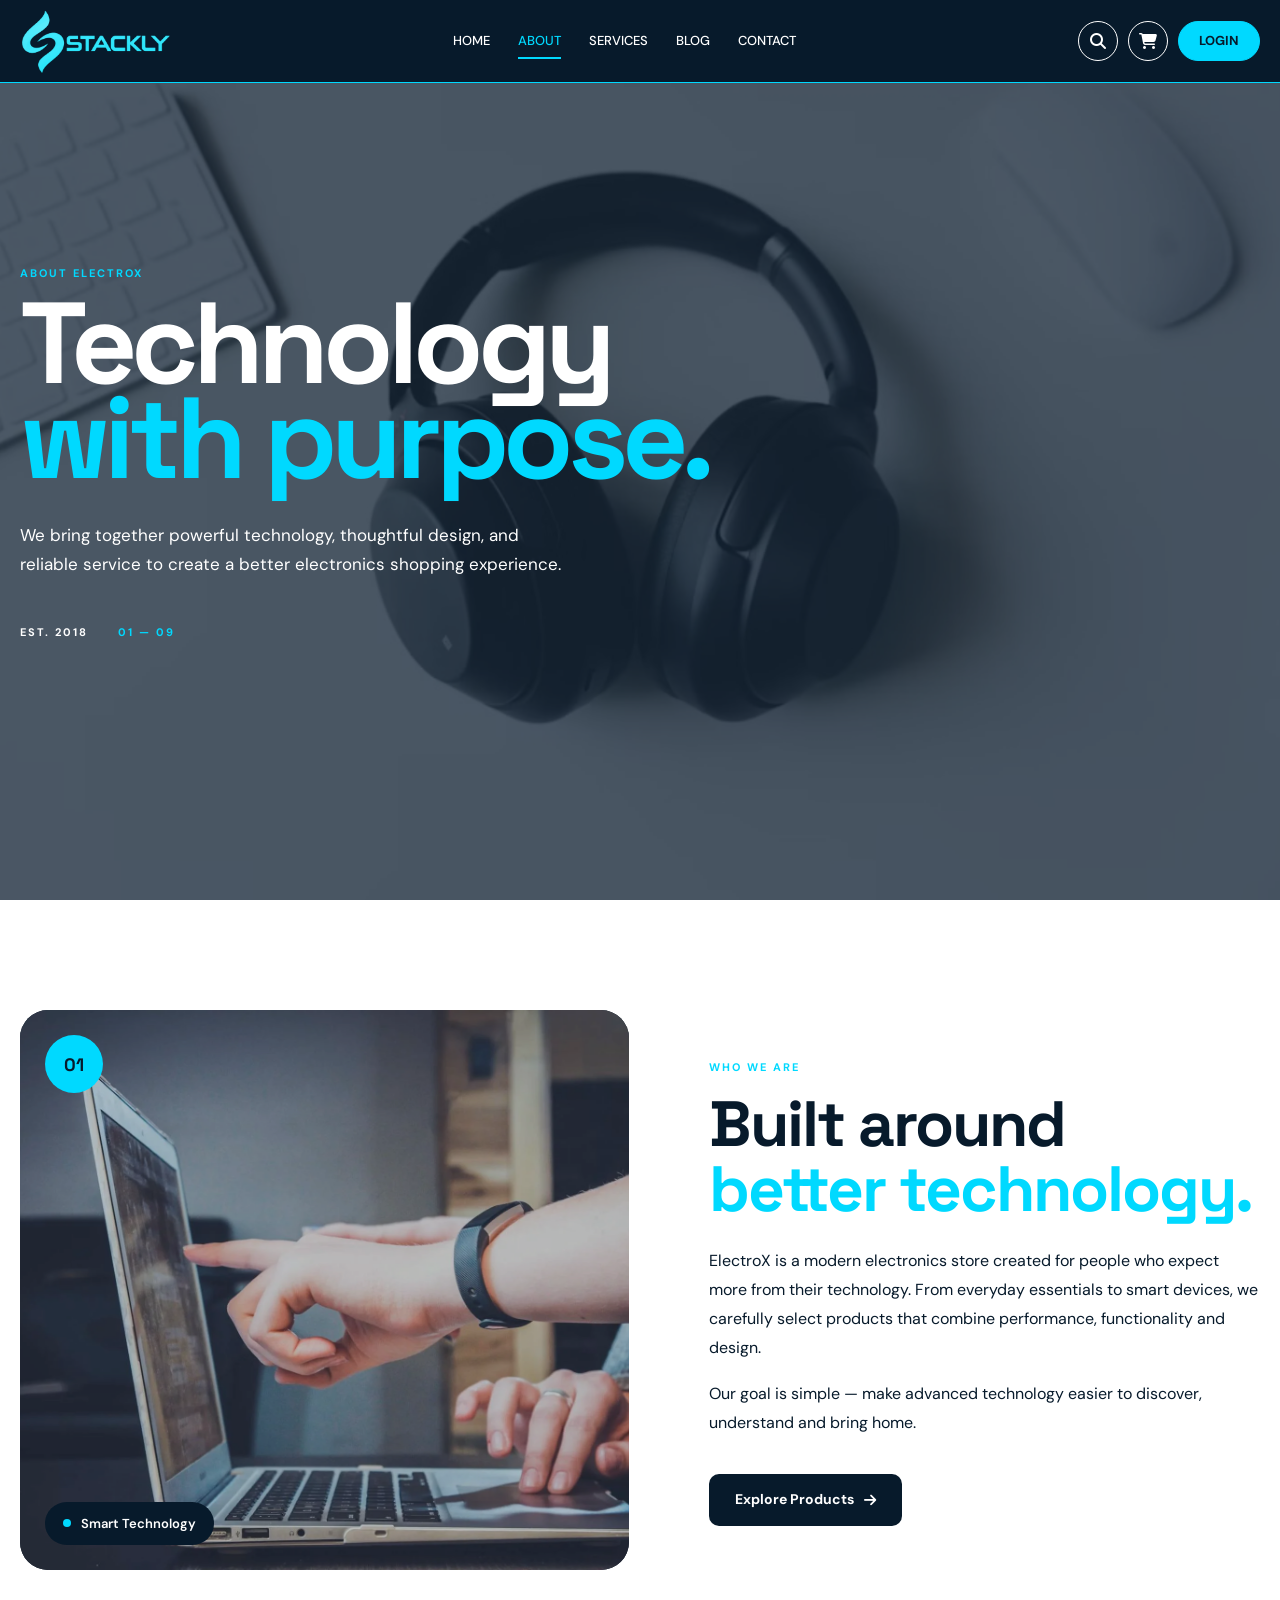
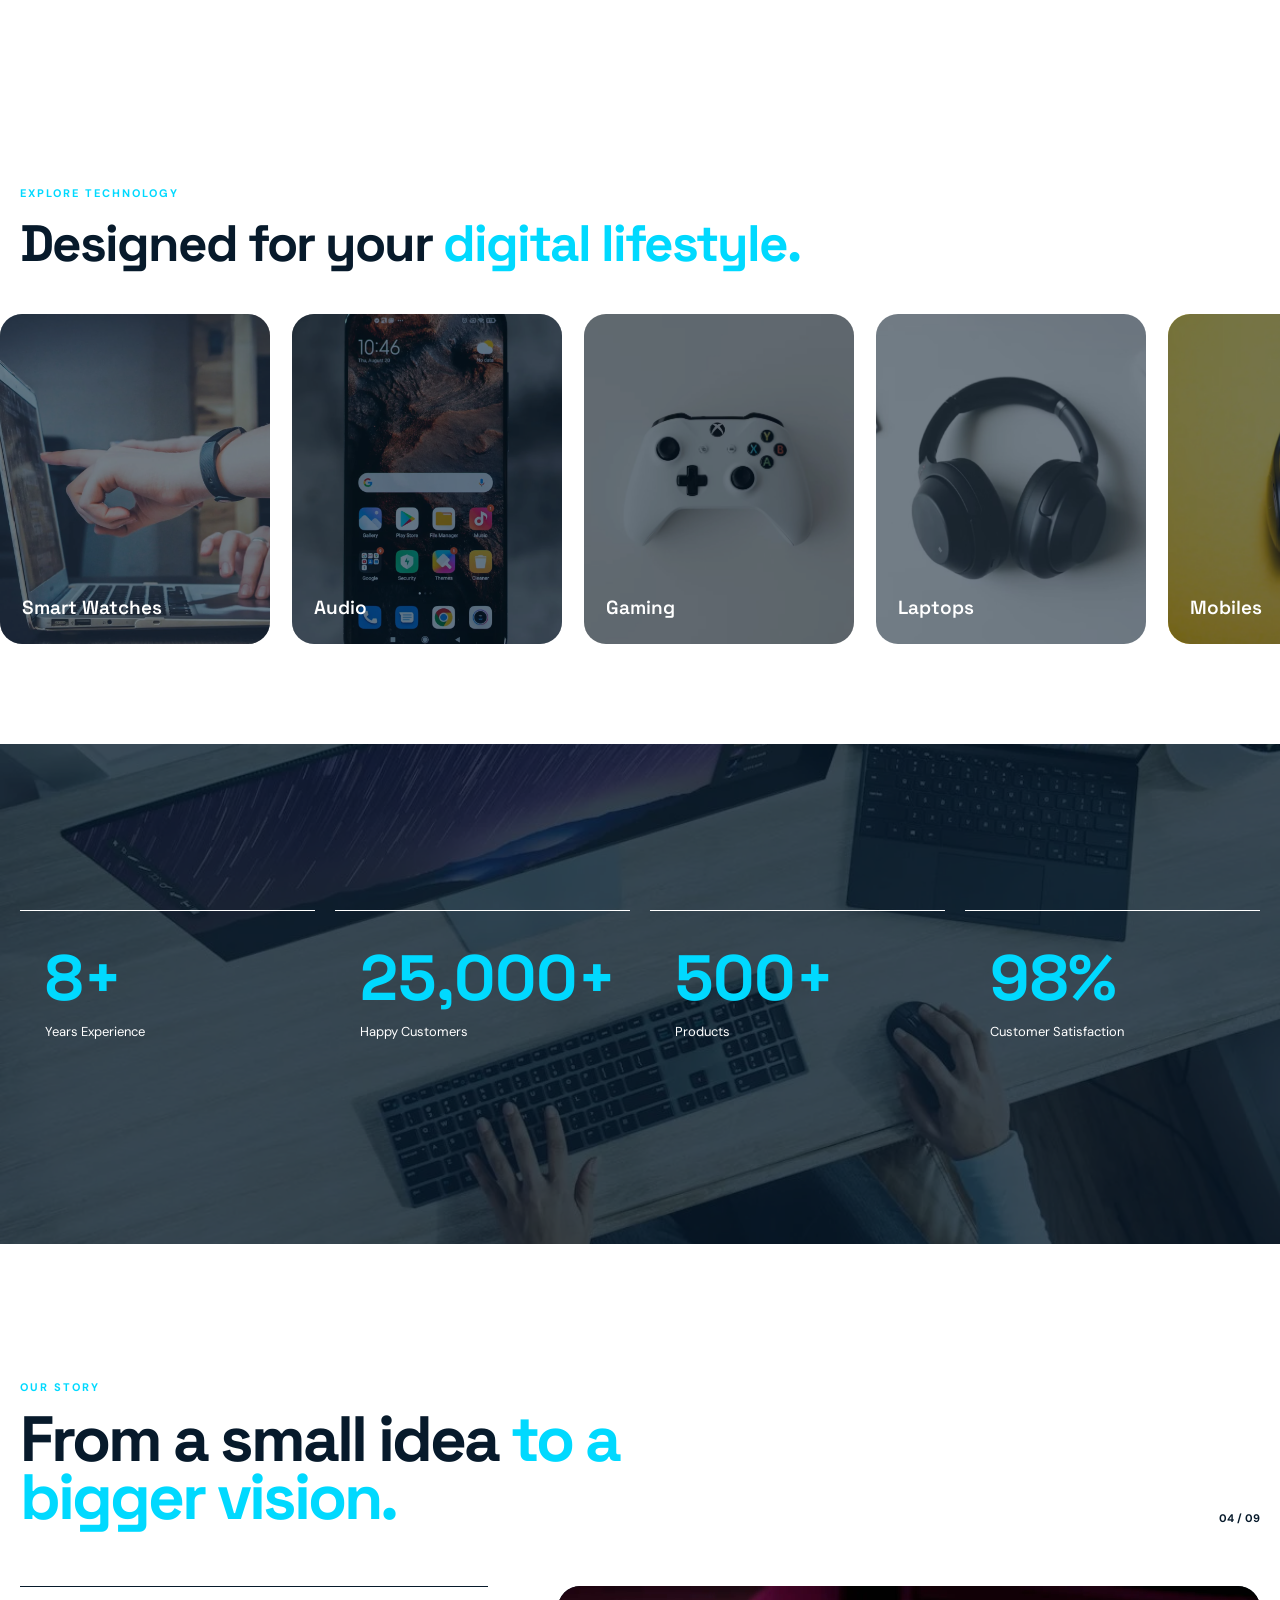
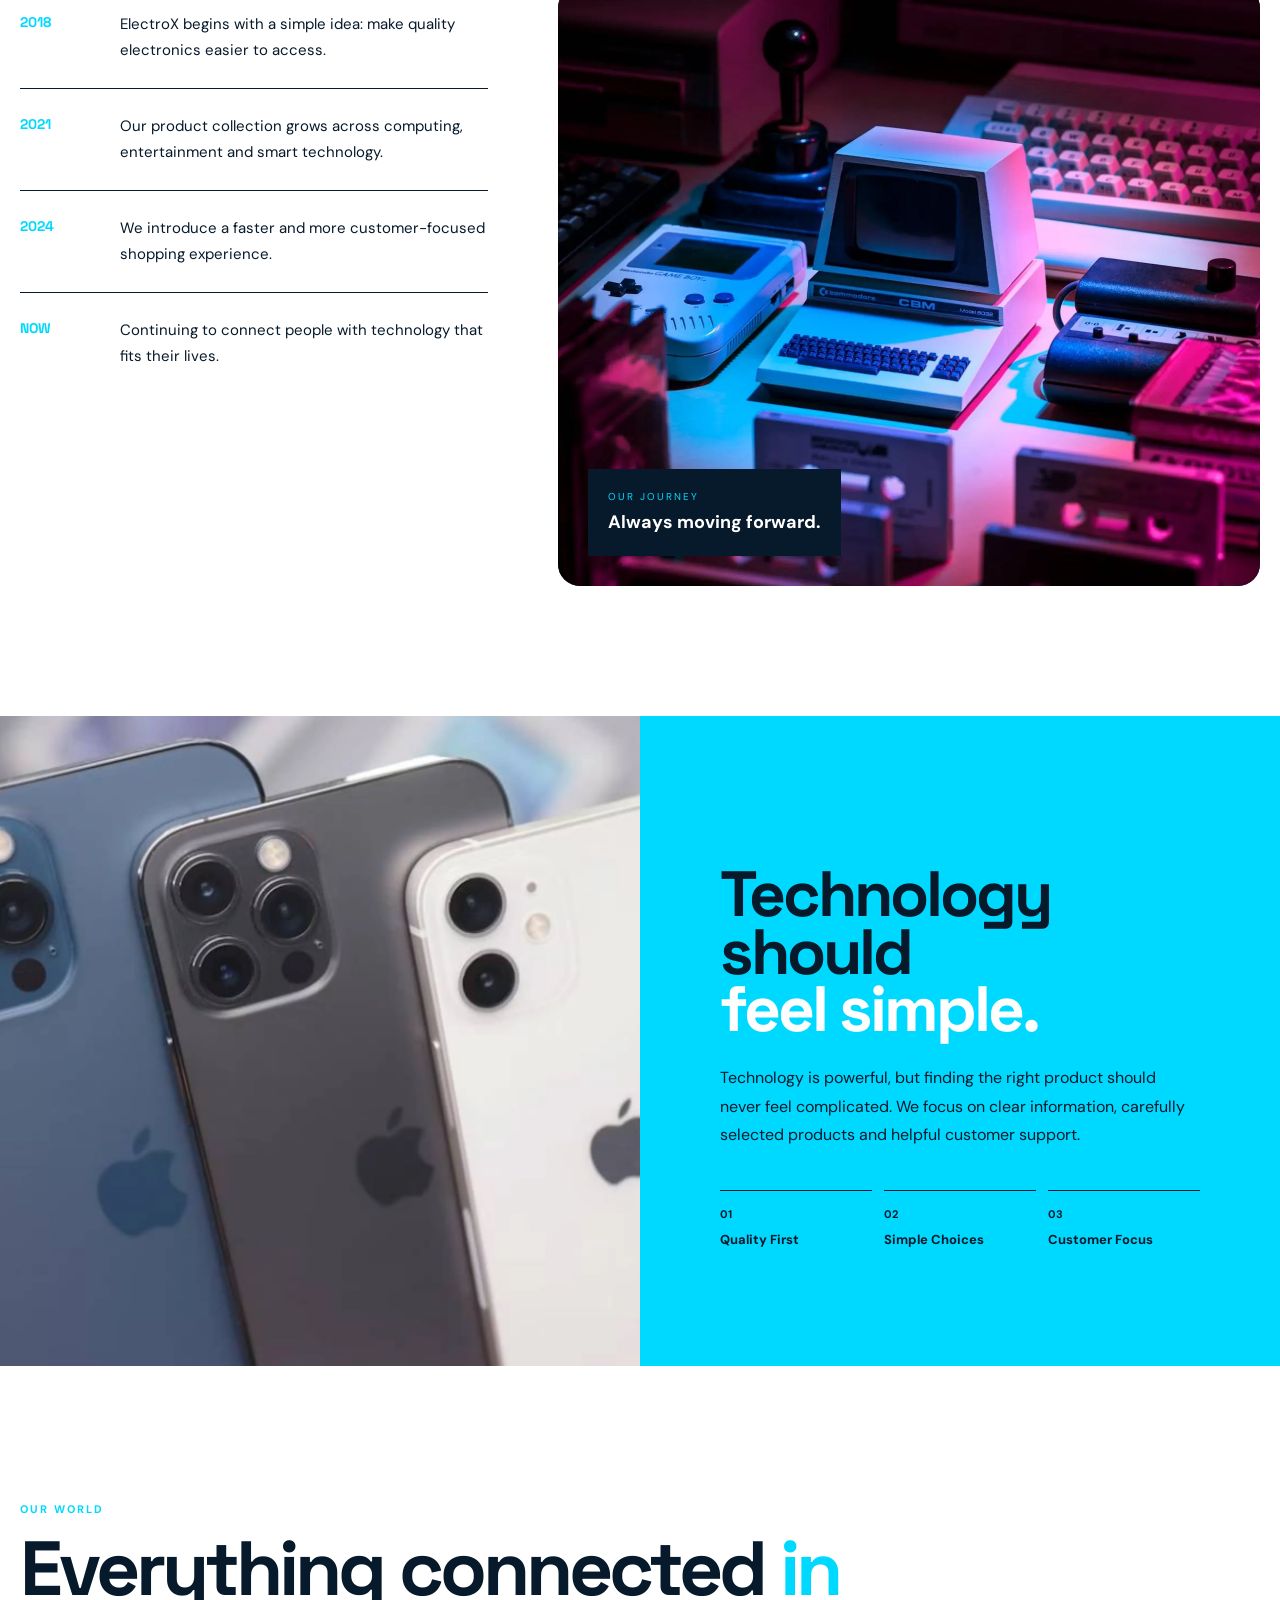
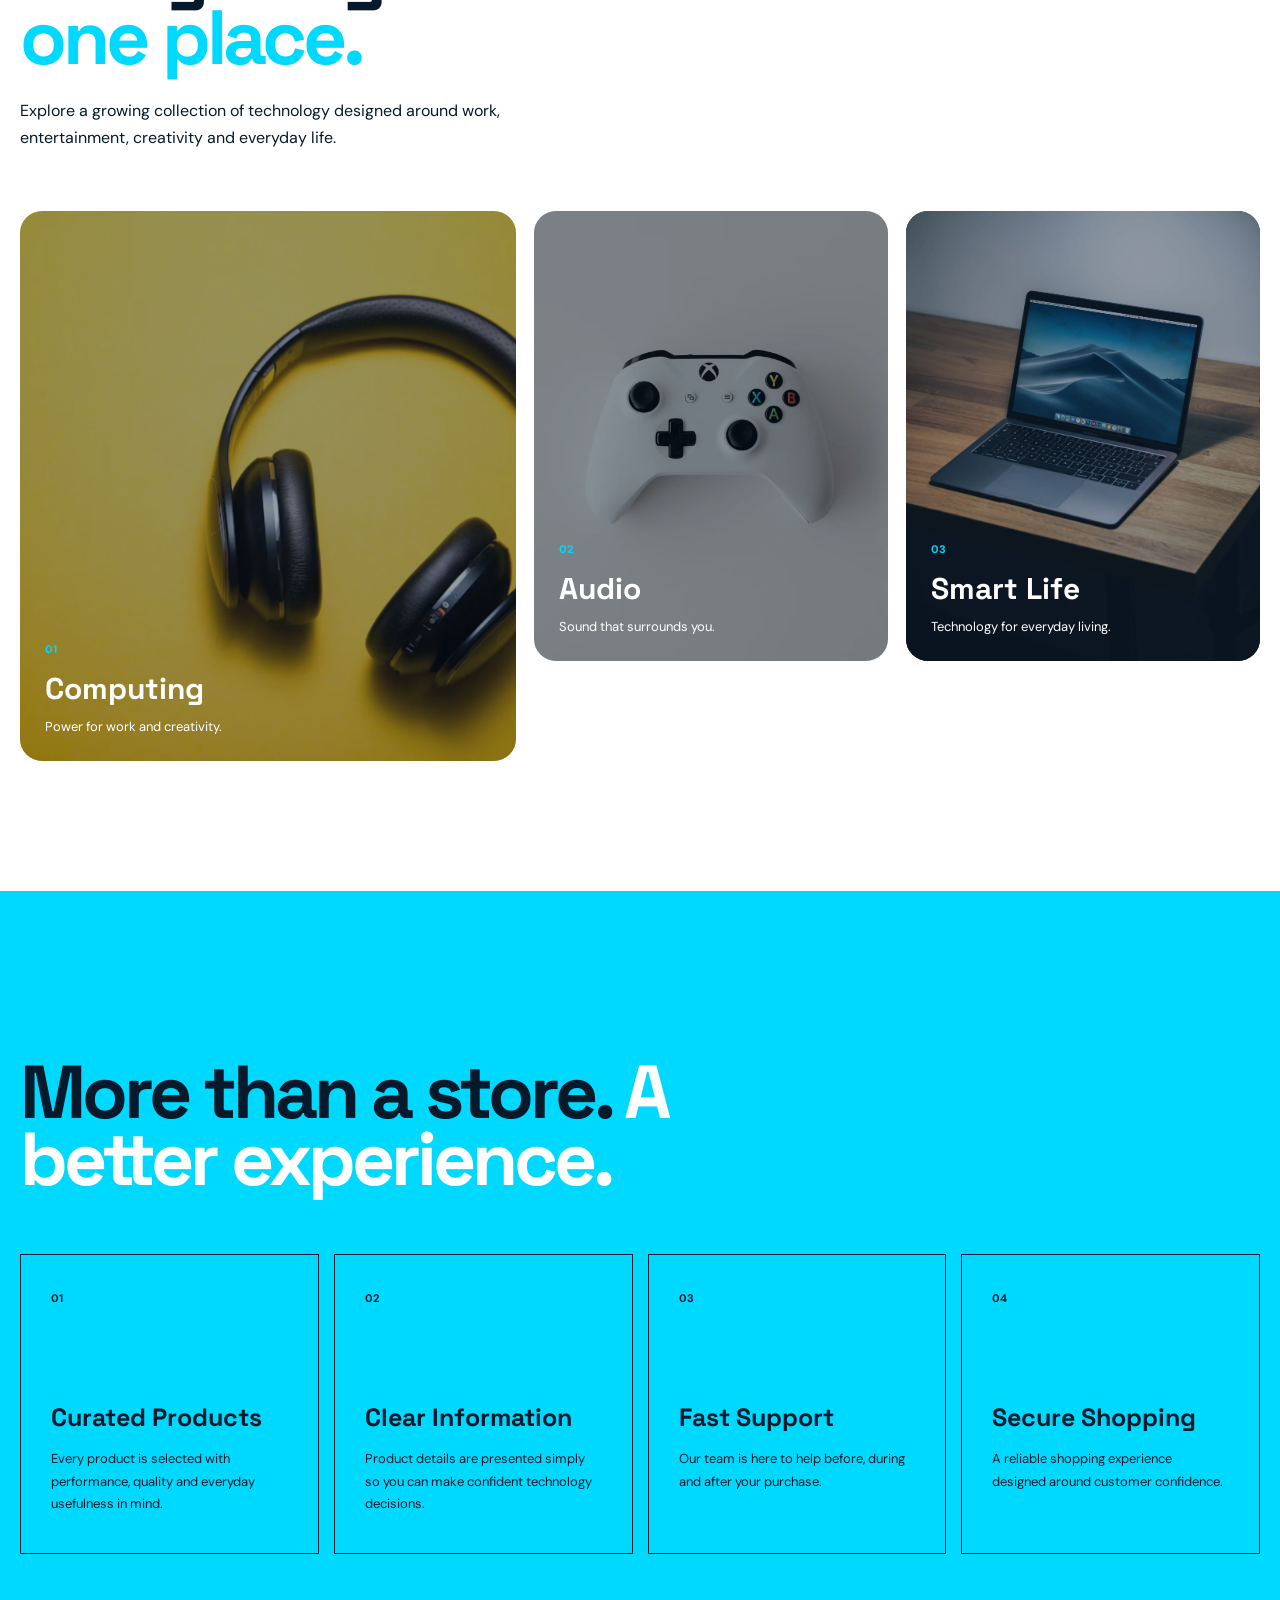
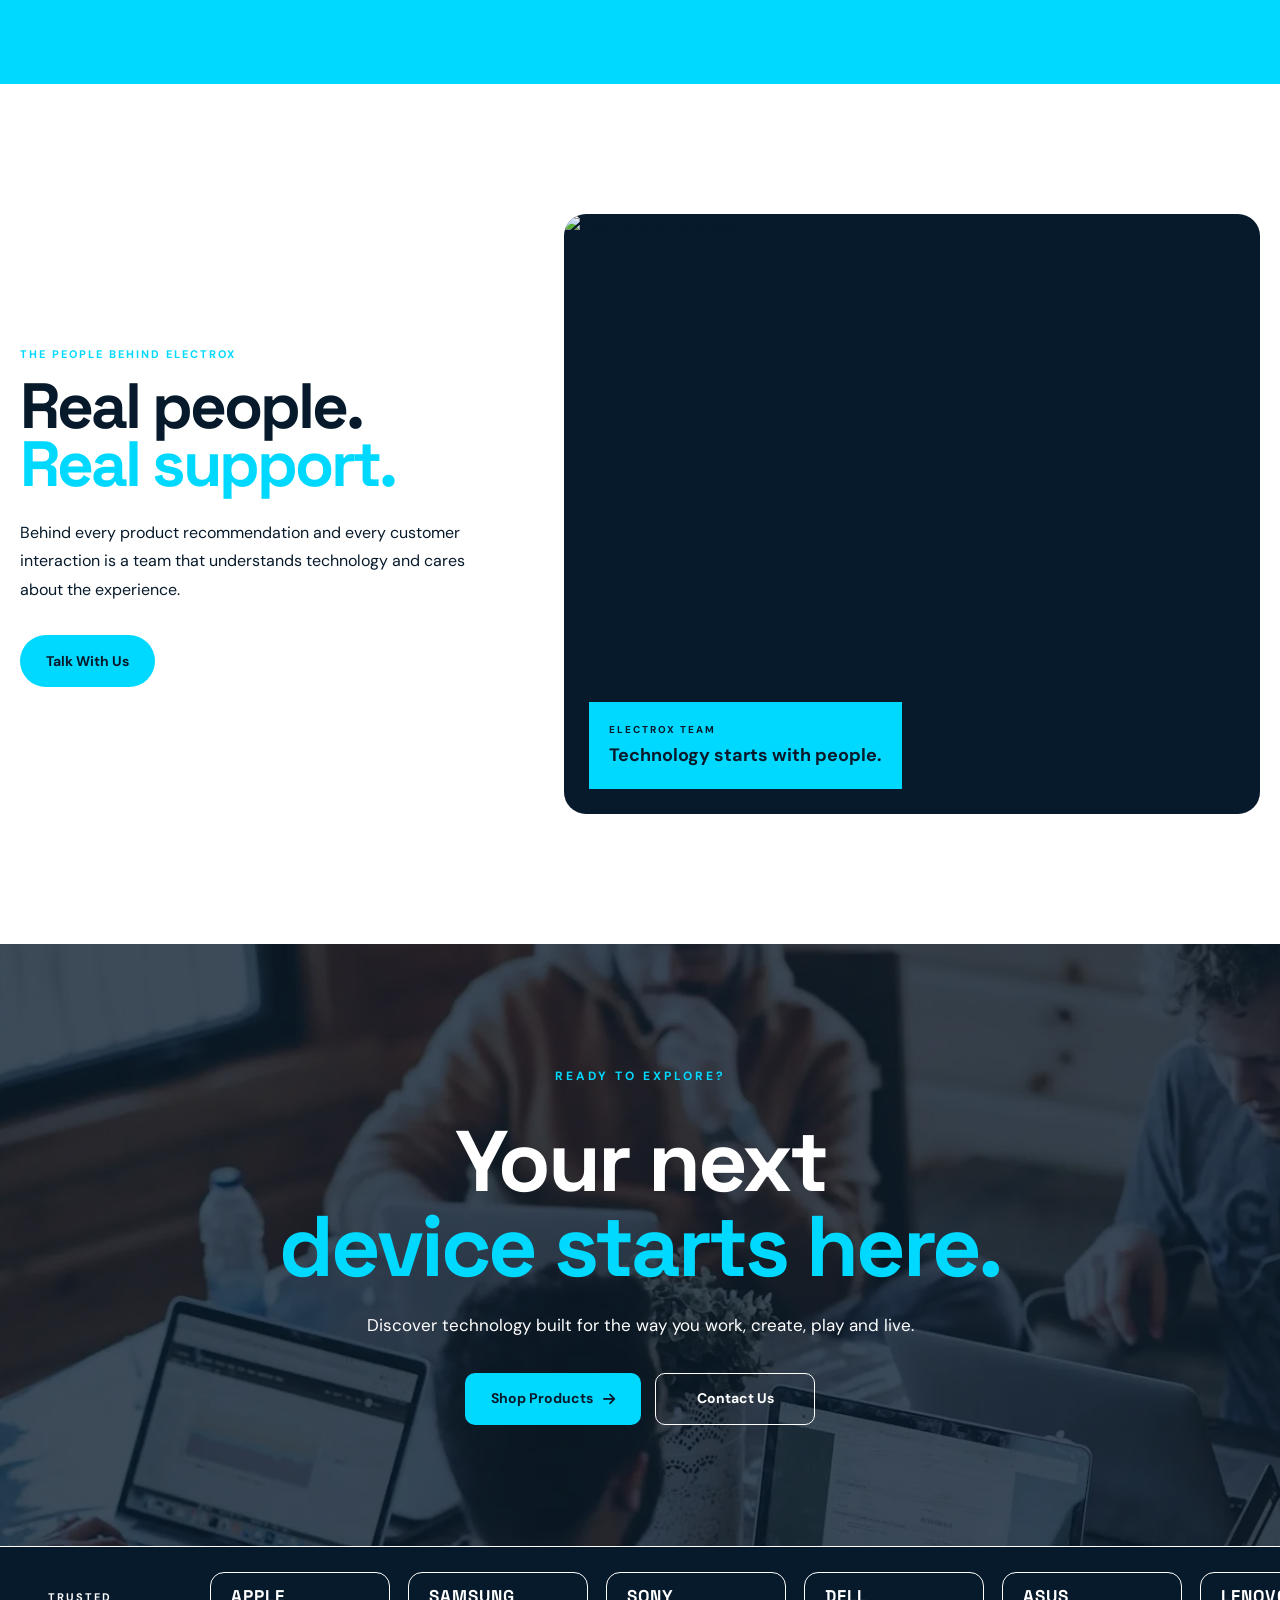
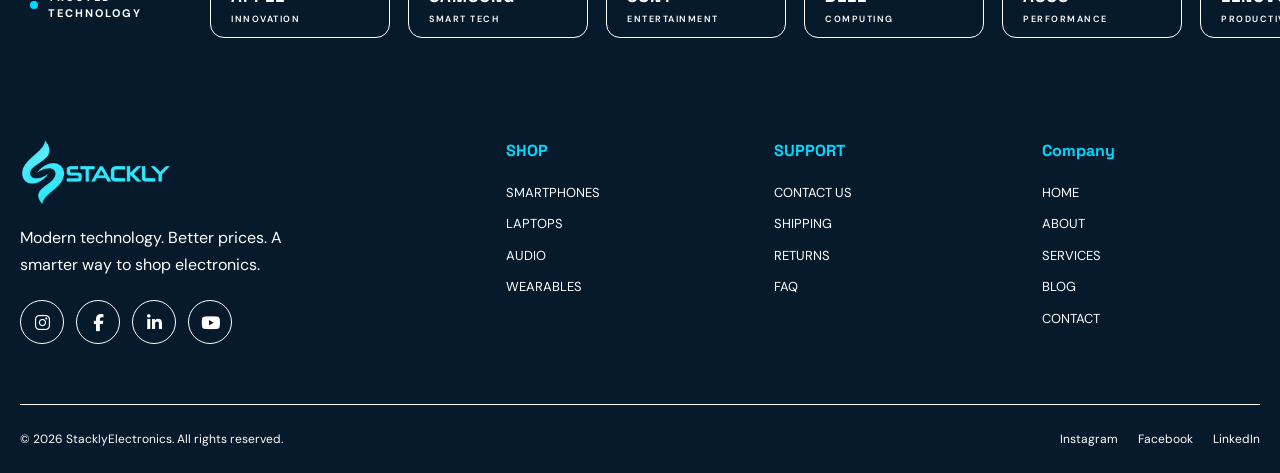
==== about.html @ ce055d56 "Add files via upload" ====
<!DOCTYPE html>
<html lang="en">
<head>
    <meta charset="UTF-8">
    <meta name="viewport" content="width=device-width, initial-scale=1.0">

    <title>About Us | ElectroX Electronics</title>

    <!-- Google Fonts -->
    <link rel="preconnect" href="https://fonts.googleapis.com">
    <link rel="preconnect" href="https://fonts.gstatic.com" crossorigin>

    <link href="https://fonts.googleapis.com/css2?family=DM+Sans:wght@400;500;600;700&family=Space+Grotesk:wght@400;500;600;700&display=swap" rel="stylesheet">
    <link rel="stylesheet"
      href="https://cdnjs.cloudflare.com/ajax/libs/font-awesome/6.5.2/css/all.min.css">
    <!-- AOS -->
    <link href="https://unpkg.com/aos@2.3.1/dist/aos.css" rel="stylesheet">

    <!-- About CSS -->
    <link rel="stylesheet" href="css/about.css">
</head>

<body>

<!-- ======================================================
     HEADER
====================================================== -->

<header class="site-header">
    <div class="header-inner">

        <a href="index.html" class="logo" aria-label="ElectroX Home">
    <img src="assets/image.webp" alt="ElectroX Logo">
</a>

        <nav class="desktop-nav">
            <a href="index.html" >HOME</a>
            <a href="about.html"class="active">ABOUT</a>
            <a href="services.html">SERVICES</a>
            <a href="blog.html">BLOG</a>
            <a href="contact.html">CONTACT</a>
        </nav>

        <div class="header-actions">
           <a href="404.html"
   class="icon-btn"
   aria-label="Search"
   title="Search">
    <i class="fa-solid fa-magnifying-glass"></i>
</a>

<a href="404.html"
   class="icon-btn"
   aria-label="Shopping cart"
   title="Shopping cart">
    <i class="fa-solid fa-cart-shopping"></i>
</a>

            <!-- Login Button -->
            <a href="login.html" class="login-btn">LOGIN</a>

            <button class="menu-btn" aria-label="Open menu">☰</button>
        </div>

    </div>

    <nav class="mobile-nav">
        <a href="index.html">HOME</a>
        <a href="about.html">ABOUT</a>
        <a href="services.html">SERVICES</a>
        <a href="blog.html">BLOG</a>
        <a href="contact.html">CONTACT</a>
        <a href="login.html">LOGIN</a>
    </nav>
</header>


<main>

<!-- ======================================================
     SECTION 01 - ABOUT HERO
====================================================== -->

<section class="about-hero">

    <div class="about-hero-image">
        <img
            src="assets/image5.webp"
            alt="Modern electronics workspace">
    </div>

    <div class="about-hero-overlay"></div>

    <div class="about-hero-content" data-aos="fade-up">

        <span class="eyebrow">ABOUT ELECTROX</span>

        <h1>
            Technology
            <strong>with purpose.</strong>
        </h1>

        <p>
            We bring together powerful technology, thoughtful design,
            and reliable service to create a better electronics
            shopping experience.
        </p>

        <div class="hero-meta">
            <span>EST. 2018</span>
            <span>01 — 09</span>
        </div>

    </div>

</section>


<!-- ======================================================
     SECTION 02 - INTRODUCTION
====================================================== -->
<section class="about-intro">

    <!-- Left Image Slider -->
    <div class="intro-image-slider" data-aos="fade-right">

        <div class="image-number">01</div>

        <div class="intro-track intro-track-one">

            <div class="intro-slide">
                <img src="assets/image16.webp"
                    alt="Modern laptop technology">
            </div>

            <div class="intro-slide">
                <img src="assets/image25.webp"
                    alt="Laptop electronics">
            </div>

            <div class="intro-slide">
                <img src="assets/image26.webp"
                    alt="Laptop computer">
            </div>

            <!-- Duplicate slides for smooth loop -->
            <div class="intro-slide">
                <img src="assets/image18.webp"
                    alt="Modern laptop technology">
            </div>

        </div>

        <div class="slider-overlay"></div>

        <div class="slider-label">
            <span></span>
            Smart Technology
        </div>

    </div>


    <!-- Right Content -->
    <div class="intro-content" data-aos="fade-left">

        <span class="eyebrow dark">WHO WE ARE</span>

        <h2>
            Built around
            <strong>better technology.</strong>
        </h2>

        <p>
            ElectroX is a modern electronics store created for people
            who expect more from their technology. From everyday
            essentials to smart devices, we carefully select products
            that combine performance, functionality and design.
        </p>

        <p>
            Our goal is simple — make advanced technology easier to
            discover, understand and bring home.
        </p>

        <a href="404.html" class="btn btn-dark">
            Explore Products
            <i class="fa-solid fa-arrow-right"></i>
        </a>

    </div>

</section>


<!-- Moving Electronics Showcase -->
<section class="moving-electronics" data-aos="fade-up">

    <div class="moving-heading">
        <span class="eyebrow dark">EXPLORE TECHNOLOGY</span>
        <h3>Designed for your <strong>digital lifestyle.</strong></h3>
    </div>

    <div class="moving-row">

        <div class="moving-track">

            <div class="tech-card">
                <img src="assets/image16.webp"
                    alt="Smart watch">
                <span>Smart Watches</span>
            </div>

            <div class="tech-card">
                <img src="assets/image9.webp"
                    alt="Wireless headphones">
                <span>Audio</span>
            </div>

            <div class="tech-card">
                <img src="assets/image12.webp"
                    alt="Gaming controller">
                <span>Gaming</span>
            </div>

            <div class="tech-card">
                <img src="assets/image5.webp"
                    alt="Laptop">
                <span>Laptops</span>
            </div>

            <div class="tech-card">
                <img src="assets/image10.webp"
                    alt="Smartphone">
                <span>Mobiles</span>
            </div>

            <!-- Duplicate -->
            <div class="tech-card">
                <img src="assets/image4.webp"
                    alt="Smart watch">
                <span>Smart Watches</span>
            </div>

            <div class="tech-card">
                <img src="assets/image7.webp"
                    alt="Wireless headphones">
                <span>Audio</span>
            </div>

        </div>

    </div>

</section>


<!-- ======================================================
     SECTION 03 - STATS
====================================================== -->

<section class="stats-section">

    <div class="stats-image" data-aos="zoom-in">

        <img
            src="assets/image17.webp"
            alt="Gaming electronics">

    </div>

    <div class="stats-overlay"></div>

    <div class="stats-grid">

        <div class="stat-item" data-aos="fade-up">
            <strong class="counter" data-target="8">0</strong>
            <span>Years Experience</span>
        </div>

        <div class="stat-item" data-aos="fade-up" data-aos-delay="100">
            <strong class="counter" data-target="25000">0</strong>
            <span>Happy Customers</span>
        </div>

        <div class="stat-item" data-aos="fade-up" data-aos-delay="200">
            <strong class="counter" data-target="500">0</strong>
            <span>Products</span>
        </div>

        <div class="stat-item" data-aos="fade-up" data-aos-delay="300">
            <strong class="counter" data-target="98">0</strong>
            <span>Customer Satisfaction</span>
        </div>

    </div>

</section>


<!-- ======================================================
     SECTION 04 - OUR STORY
====================================================== -->

<section class="story-section">

    <div class="section-heading-custom" data-aos="fade-up">

        <div>
            <span class="eyebrow">OUR STORY</span>

            <h2>
                From a small idea
                <strong>to a bigger vision.</strong>
            </h2>
        </div>

        <span class="section-index">04 / 09</span>

    </div>

    <div class="story-grid">

        <div class="story-text" data-aos="fade-right">

            <div class="story-line">
                <span>2018</span>
                <p>
                    ElectroX begins with a simple idea:
                    make quality electronics easier to access.
                </p>
            </div>

            <div class="story-line">
                <span>2021</span>
                <p>
                    Our product collection grows across
                    computing, entertainment and smart technology.
                </p>
            </div>

            <div class="story-line">
                <span>2024</span>
                <p>
                    We introduce a faster and more
                    customer-focused shopping experience.
                </p>
            </div>

            <div class="story-line">
                <span>NOW</span>
                <p>
                    Continuing to connect people with
                    technology that fits their lives.
                </p>
            </div>

        </div>

        <div class="story-image" data-aos="fade-left">

            <img
                src="assets/image18.webp"
                alt="Modern technology setup">

            <div class="story-caption">
                <span>OUR JOURNEY</span>
                <strong>Always moving forward.</strong>
            </div>

        </div>

    </div>

</section>


<!-- ======================================================
     SECTION 05 - WHAT WE BELIEVE
====================================================== -->

<section class="belief-section">

    <div class="belief-image" data-aos="fade-right">

        <img
            src="assets/image19.webp"
            alt="Modern laptop technology">

    </div>

    <div class="belief-content" data-aos="fade-left">

        <span class="eyebrow dark">OUR BELIEF</span>

        <h2>
            Technology should
            <strong>feel simple.</strong>
        </h2>

        <p>
            Technology is powerful, but finding the right product
            should never feel complicated. We focus on clear
            information, carefully selected products and helpful
            customer support.
        </p>

        <div class="belief-points">

            <div>
                <strong>01</strong>
                <span>Quality First</span>
            </div>

            <div>
                <strong>02</strong>
                <span>Simple Choices</span>
            </div>

            <div>
                <strong>03</strong>
                <span>Customer Focus</span>
            </div>

        </div>

    </div>

</section>


<!-- ======================================================
     SECTION 06 - PRODUCT WORLD
====================================================== -->

<section class="world-section">

    <div class="world-heading" data-aos="fade-up">

        <span class="eyebrow">OUR WORLD</span>

        <h2>
            Everything connected
            <strong>in one place.</strong>
        </h2>

        <p>
            Explore a growing collection of technology designed
            around work, entertainment, creativity and everyday life.
        </p>

    </div>

    <div class="world-grid">

        <article class="world-card large" data-aos="zoom-in">

            <img
                src="assets/image10.webp"
                alt="Laptop">

            <div>
                <span>01</span>
                <h3>Computing</h3>
                <p>Power for work and creativity.</p>
            </div>

        </article>

        <article class="world-card" data-aos="zoom-in" data-aos-delay="100">

            <img
                src="assets/image12.webp"
                alt="Headphones">

            <div>
                <span>02</span>
                <h3>Audio</h3>
                <p>Sound that surrounds you.</p>
            </div>

        </article>

        <article class="world-card" data-aos="zoom-in" data-aos-delay="200">

            <img
                src="assets/image13.webp"
                alt="Smart technology">

            <div>
                <span>03</span>
                <h3>Smart Life</h3>
                <p>Technology for everyday living.</p>
            </div>

        </article>

    </div>

</section>


<!-- ======================================================
     SECTION 07 - WHY CHOOSE US
====================================================== -->

<section class="choose-section">

    <div class="choose-heading" data-aos="fade-up">

        <span class="eyebrow dark">WHY ELECTROX</span>

        <h2>
            More than a store.
            <strong>A better experience.</strong>
        </h2>

    </div>

    <div class="choose-grid">

        <div class="choose-card" data-aos="fade-up">

            <span>01</span>

            <h3>Curated Products</h3>

            <p>
                Every product is selected with performance,
                quality and everyday usefulness in mind.
            </p>

        </div>

        <div class="choose-card" data-aos="fade-up" data-aos-delay="100">

            <span>02</span>

            <h3>Clear Information</h3>

            <p>
                Product details are presented simply so you
                can make confident technology decisions.
            </p>

        </div>

        <div class="choose-card" data-aos="fade-up" data-aos-delay="200">

            <span>03</span>

            <h3>Fast Support</h3>

            <p>
                Our team is here to help before, during
                and after your purchase.
            </p>

        </div>

        <div class="choose-card" data-aos="fade-up" data-aos-delay="300">

            <span>04</span>

            <h3>Secure Shopping</h3>

            <p>
                A reliable shopping experience designed
                around customer confidence.
            </p>

        </div>

    </div>

</section>


<!-- ======================================================
     SECTION 08 - TEAM / SERVICE IMAGE
====================================================== -->

<section class="team-section">

    <div class="team-content" data-aos="fade-right">

        <span class="eyebrow">THE PEOPLE BEHIND ELECTROX</span>

        <h2>
            Real people.
            <strong>Real support.</strong>
        </h2>

        <p>
            Behind every product recommendation and every
            customer interaction is a team that understands
            technology and cares about the experience.
        </p>

        <a href="404.html" class="btn btn-primary">
            Talk With Us
        </a>

    </div>

    <div class="team-image" data-aos="fade-left">

        <img
            src="assets/image23.webp"
            alt="Electronics store team">

        <div class="team-label">
            <span>ELECTROX TEAM</span>
            <strong>Technology starts with people.</strong>
        </div>

    </div>

</section>


<!-- ======================================================
     SECTION 09 - FINAL CTA
====================================================== -->
<section class="about-cta">

    <img
        src="assets/image20.webp"
        alt="Technology circuit board"
        class="cta-bg-image"
    >

    <div class="cta-overlay"></div>

    <div class="cta-content" data-aos="fade-up">

        <span class="eyebrow">READY TO EXPLORE?</span>

        <h2>
            Your next
            <strong>device starts here.</strong>
        </h2>

        <p>
            Discover technology built for the way you work,
            create, play and live.
        </p>

        <div class="cta-buttons">

            <a href="404.html" class="btn btn-primary">
                Shop Products
                <i class="fa-solid fa-arrow-right"></i>
            </a>

            <a href="404.html" class="btn btn-outline">
                Contact Us
            </a>

        </div>

    </div>


    <!-- Moving Technology Companies -->
    <div class="brand-ticker">

        <div class="ticker-label">
            <span></span>
            TRUSTED TECHNOLOGY
        </div>

        <div class="ticker-window">

            <div class="ticker-track">

                <div class="brand-item">
                    <strong>APPLE</strong>
                    <small>INNOVATION</small>
                </div>

                <div class="brand-item">
                    <strong>SAMSUNG</strong>
                    <small>SMART TECH</small>
                </div>

                <div class="brand-item">
                    <strong>SONY</strong>
                    <small>ENTERTAINMENT</small>
                </div>

                <div class="brand-item">
                    <strong>DELL</strong>
                    <small>COMPUTING</small>
                </div>

                <div class="brand-item">
                    <strong>ASUS</strong>
                    <small>PERFORMANCE</small>
                </div>

                <div class="brand-item">
                    <strong>LENOVO</strong>
                    <small>PRODUCTIVITY</small>
                </div>

                <div class="brand-item">
                    <strong>LG</strong>
                    <small>SMART LIVING</small>
                </div>

                <div class="brand-item">
                    <strong>BOSE</strong>
                    <small>PREMIUM AUDIO</small>
                </div>

                <!-- Duplicate for seamless scrolling -->

                <div class="brand-item">
                    <strong>APPLE</strong>
                    <small>INNOVATION</small>
                </div>

                <div class="brand-item">
                    <strong>SAMSUNG</strong>
                    <small>SMART TECH</small>
                </div>

                <div class="brand-item">
                    <strong>SONY</strong>
                    <small>ENTERTAINMENT</small>
                </div>

                <div class="brand-item">
                    <strong>DELL</strong>
                    <small>COMPUTING</small>
                </div>

                <div class="brand-item">
                    <strong>ASUS</strong>
                    <small>PERFORMANCE</small>
                </div>

                <div class="brand-item">
                    <strong>LENOVO</strong>
                    <small>PRODUCTIVITY</small>
                </div>

            </div>

        </div>

    </div>

</section>

</main>


<!-- ======================================================
     FOOTER
====================================================== -->

<section>

<footer class="site-footer">

    <div class="footer-top">

    <div class="footer-brand">
    <a href="index.html" class="logo" aria-label="ElectroX Home">
        <img src="assets/image.webp" alt="ElectroX Logo">
    </a>

    <p>
        Modern technology. Better prices.
        A smarter way to shop electronics.
    </p>

    <div class="footer-social">
        <a href="404.html" class="social-btn" aria-label="Instagram" title="Instagram">
            <i class="fa-brands fa-instagram"></i>
        </a>

        <a href="404.html" class="social-btn" aria-label="Facebook" title="Facebook">
            <i class="fa-brands fa-facebook-f"></i>
        </a>

        <a href="404.html" class="social-btn" aria-label="LinkedIn" title="LinkedIn">
            <i class="fa-brands fa-linkedin-in"></i>
        </a>

        <a href="404.html" class="social-btn" aria-label="YouTube" title="YouTube">
            <i class="fa-brands fa-youtube"></i>
        </a>
    </div>
</div>

        <div class="footer-column">
            <h4>SHOP</h4>
            <a href="404.html">SMARTPHONES</a>
            <a href="404.html">LAPTOPS</a>
            <a href="404.html">AUDIO</a>
            <a href="404.html">WEARABLES</a>
        </div>

        <div class="footer-column">
            <h4>SUPPORT</h4>
            <a href="404.html">CONTACT US</a>
            <a href="404.html">SHIPPING</a>
            <a href="404.html">RETURNS</a>
            <a href="404.html">FAQ</a>
        </div>

        <div class="footer-column">
            <h4>Company</h4>
            <a href="index.html">HOME</a>
            <a href="about.html">ABOUT</a>
            <a href="services.html">SERVICES</a>
            <a href="blog.html">BLOG</a>
            <a href="contact.html">CONTACT</a>
        </div>

    </div>

    <div class="footer-bottom">
         <p>© 2026 StacklyElectronics. All rights reserved.</p>

        <div>
            <a href="404.html">Instagram</a>
            <a href="404.html">Facebook</a>
            <a href="404.html">LinkedIn</a>
        </div>
    </div>

</footer>
</section>







<!-- BACK TO TOP -->

<button
    type="button"
    class="back-top"
    id="backTop"
    aria-label="Back to top"
    title="Back to top">
    ↑
</button>


<!-- AOS -->

<script src="https://unpkg.com/aos@2.3.1/dist/aos.js"></script>

<!-- About JS -->

<script src="js/about.js"></script>

</body>
</html>
---- css/about.css ----
/* =========================================================
   ELECTROX ABOUT PAGE
   ONLY 3 COLORS

   01. #071A2B - DARK BLUE
   02. #00D9FF - CYAN
   03. #FFFFFF - WHITE
========================================================= */

:root {
    --dark: #071A2B;
    --cyan: #00D9FF;
    --white: #FFFFFF;

    --container: 1240px;
    --header-height: 82px;
    --radius: 22px;
    --transition: .35s ease;
}

/* =========================================================
   RESET
========================================================= */

*,
*::before,
*::after {
    margin: 0;
    padding: 0;
    box-sizing: border-box;
}

html {
    width: 100%;
    max-width: 100%;
    scroll-behavior: smooth;
    scroll-padding-top: var(--header-height);
}

body {
    width: 100%;
    max-width: 100%;
    min-height: 100%;
    margin: 0;

    font-family: "DM Sans", sans-serif;
    background: var(--white);
    color: var(--dark);

    line-height: 1.5;
    overflow-x: hidden;
}

img,
video,
svg {
    display: block;
    max-width: 100%;
}

img {
    width: 100%;
    object-fit: cover;
}

a {
    color: inherit;
    text-decoration: none;
}

button,
input {
    font: inherit;
}

button {
    cursor: pointer;
}

h1,
h2,
h3,
h4 {
    font-family: "Space Grotesk", sans-serif;
}

section {
    position: relative;
}

::selection {
    background: var(--cyan);
    color: var(--dark);
}

/* =========================================================
   HEADER
========================================================= */

.site-header {
    position: fixed;
    top: 0;
    left: 0;

    width: 100%;
    min-height: var(--header-height);

    z-index: 1000;

    background: var(--dark);
    border-bottom: 1px solid var(--white);
}

.header-inner {
    width: min(calc(100% - 40px), var(--container));
    height: var(--header-height);

    margin: 0 auto;

    display: flex;
    align-items: center;
    justify-content: space-between;

    min-width: 0;
}

.logo {
    display: flex;
    align-items: center;
    flex-shrink: 0;
}

.logo img {
    width: 150px;
    height: auto;
    object-fit: contain;
}

/* =========================================================
   DESKTOP NAV
========================================================= */

.desktop-nav {
    display: flex;
    align-items: center;
    gap: 28px;
}

.desktop-nav a {
    position: relative;

    padding: 8px 0;

    color: var(--white);

    font-size: 13px;
    font-weight: 500;

    transition: var(--transition);
}

.desktop-nav a::after {
    content: "";

    position: absolute;
    left: 0;
    bottom: 0;

    width: 0;
    height: 2px;

    background: var(--cyan);

    transition: var(--transition);
}

.desktop-nav a:hover,
.desktop-nav a.active {
    color: var(--cyan);
}

.desktop-nav a:hover::after,
.desktop-nav a.active::after {
    width: 100%;
}

/* =========================================================
   HEADER ACTIONS
========================================================= */

.header-actions {
    display: flex;
    align-items: center;
    gap: 10px;

    flex-shrink: 0;
}

.icon-btn,
.menu-btn {
    width: 40px;
    height: 40px;

    display: inline-flex;
    align-items: center;
    justify-content: center;

    border: 1px solid var(--white);
    border-radius: 50%;

    background: transparent;
    color: var(--white);

    transition: var(--transition);
}

.icon-btn:hover,
.menu-btn:hover {
    background: var(--cyan);
    border-color: var(--cyan);
    color: var(--dark);

    transform: translateY(-2px);
}

.login-btn {
    min-height: 40px;

    display: inline-flex;
    align-items: center;
    justify-content: center;

    padding: 0 20px;

    border: 1px solid var(--cyan);
    border-radius: 50px;

    background: var(--cyan);
    color: var(--dark);

    font-size: 13px;
    font-weight: 700;

    transition: var(--transition);
}

.login-btn:hover {
    background: var(--white);
    border-color: var(--white);

    transform: translateY(-2px);
}

.menu-btn {
    display: none;
}

/* =========================================================
   MOBILE NAV
========================================================= */

.mobile-nav {
    display: none;

    width: min(calc(100% - 40px), var(--container));

    margin: 0 auto;

    padding: 18px 0 25px;
}

.mobile-nav.show {
    display: block;
}

.mobile-nav a {
    display: block;

    width: 100%;

    padding: 13px 15px;

    border: 1px solid var(--white);
    border-radius: 10px;

    color: var(--white);

    font-size: 14px;

    transition: var(--transition);
}

.mobile-nav a + a {
    margin-top: 8px;
}

.mobile-nav a:hover,
.mobile-nav a.active {
    background: var(--cyan);
    border-color: var(--cyan);
    color: var(--dark);
}

/* =========================================================
   COMMON
========================================================= */

.eyebrow {
    display: inline-block;

    margin-bottom: 16px;

    color: var(--cyan);

    font-size: 11px;
    font-weight: 700;

    letter-spacing: 2px;
    text-transform: uppercase;
}

.eyebrow.dark {
    color: var(--cyan);
}

.btn {
    min-height: 52px;

    display: inline-flex;
    align-items: center;
    justify-content: center;
    gap: 10px;

    padding: 0 25px;

    border: 1px solid transparent;
    border-radius: 50px;

    font-size: 14px;
    font-weight: 700;

    transition: var(--transition);
}

.btn-primary {
    background: var(--cyan);
    color: var(--dark);
}

.btn-primary:hover {
    transform: translateY(-4px);
}

.btn-dark {
    margin-top: 18px;

    background: var(--dark);
    color: var(--white);

    border-radius: 10px;
}

.btn-dark:hover {
    background: var(--cyan);
    color: var(--dark);

    transform: translateY(-4px);
}

.btn-outline {
    border-color: var(--white);

    background: transparent;
    color: var(--white);
}

.btn-outline:hover {
    background: var(--white);
    color: var(--dark);

    transform: translateY(-4px);
}

/* =========================================================
   SECTION 01
   ABOUT HERO
========================================================= */

.about-hero {
    position: relative;

    min-height: 760px;
    height: 100vh;

    display: flex;
    align-items: center;

    overflow: hidden;

    background: var(--dark);
    color: var(--white);
}

.about-hero-image {
    position: absolute;
    inset: 0;

    width: 100%;
    height: 100%;
}

.about-hero-image img {
    width: 100%;
    height: 100%;

    object-fit: cover;
}

.about-hero-overlay {
    position: absolute;
    inset: 0;

    background: var(--dark);
    opacity: .72;

    pointer-events: none;
}

.about-hero-content {
    position: relative;
    z-index: 2;

    width: min(calc(100% - 40px), var(--container));

    margin: 0 auto;
}

.about-hero-content h1 {
    max-width: 900px;

    font-size: clamp(60px, 9vw, 120px);
    line-height: .82;

    letter-spacing: -6px;
}

.about-hero-content h1 strong {
    display: block;

    color: var(--cyan);
}

.about-hero-content p {
    max-width: 560px;

    margin-top: 35px;

    color: var(--white);

    font-size: 17px;
    line-height: 1.7;
}

.hero-meta {
    margin-top: 45px;

    display: flex;
    align-items: center;
    flex-wrap: wrap;

    gap: 30px;

    color: var(--white);

    font-size: 11px;
    font-weight: 700;

    letter-spacing: 2px;
}

.hero-meta span:last-child {
    color: var(--cyan);
}

/* =========================================================
   SECTION 02
   ABOUT INTRO
========================================================= */

.about-intro {
    width: min(calc(100% - 40px), var(--container));

    margin: 0 auto;
    padding: 110px 0;

    display: grid;
    grid-template-columns: 1.05fr .95fr;

    gap: 80px;

    align-items: center;

    min-width: 0;
}

/* =========================================================
   INTRO IMAGE SLIDER
========================================================= */

.intro-image-slider {
    position: relative;

    width: 100%;
    height: 560px;

    overflow: hidden;

    border-radius: 28px;

    background: var(--dark);

    min-width: 0;
}

.intro-track {
    display: flex;

    height: 100%;
    width: max-content;

    will-change: transform;
}

.intro-track-one {
    animation: introMove 18s linear infinite;
}

.intro-slide {
    width: 650px;
    height: 560px;

    flex: 0 0 650px;
}

.intro-slide img {
    width: 100%;
    height: 100%;

    object-fit: cover;
}

@keyframes introMove {
    0% {
        transform: translateX(0);
    }

    100% {
        transform: translateX(-650px);
    }
}

.intro-image-slider:hover .intro-track {
    animation-play-state: paused;
}

/* =========================================================
   IMAGE NUMBER
========================================================= */

.image-number {
    position: absolute;
    top: 25px;
    left: 25px;

    z-index: 5;

    width: 58px;
    height: 58px;

    display: flex;
    align-items: center;
    justify-content: center;

    border-radius: 50%;

    background: var(--cyan);
    color: var(--dark);

    font-family: "Space Grotesk", sans-serif;
    font-size: 18px;
    font-weight: 700;
}

/* =========================================================
   SLIDER OVERLAY
========================================================= */

.slider-overlay {
    position: absolute;
    inset: 0;

    z-index: 2;

    pointer-events: none;

    background: var(--dark);
    opacity: .25;
}

/* =========================================================
   SLIDER LABEL
========================================================= */

.slider-label {
    position: absolute;
    left: 25px;
    bottom: 25px;

    z-index: 5;

    display: flex;
    align-items: center;
    gap: 10px;

    padding: 12px 18px;

    background: var(--dark);
    color: var(--white);

    border-radius: 30px;

    font-size: 13px;
    font-weight: 600;
}

.slider-label span {
    width: 8px;
    height: 8px;

    flex: 0 0 8px;

    border-radius: 50%;

    background: var(--cyan);
}

/* =========================================================
   INTRO CONTENT
========================================================= */

.intro-content {
    width: 100%;
    max-width: 560px;

    min-width: 0;
}

.intro-content h2 {
    margin-bottom: 25px;

    color: var(--dark);

    font-family: "Space Grotesk", sans-serif;

    font-size: clamp(42px, 5vw, 68px);
    line-height: 1.02;

    letter-spacing: -2px;
}

.intro-content h2 strong {
    display: block;

    color: var(--cyan);
}

.intro-content p {
    margin-bottom: 18px;

    color: var(--dark);

    font-size: 16px;
    line-height: 1.8;
}

/* =========================================================
   MOVING ELECTRONICS
========================================================= */

.moving-electronics {
    padding: 100px 0;

    overflow: hidden;

    background: var(--white);
}

.moving-heading {
    width: min(calc(100% - 40px), var(--container));

    margin: 0 auto 45px;
}

.moving-heading h3 {
    margin: 0;

    color: var(--dark);

    font-family: "Space Grotesk", sans-serif;

    font-size: clamp(32px, 4vw, 52px);
    line-height: 1;

    letter-spacing: -2px;
}

.moving-heading h3 strong {
    color: var(--cyan);
}

.moving-row {
    width: 100%;

    overflow: hidden;
}

.moving-track {
    display: flex;
    align-items: stretch;

    width: max-content;

    gap: 22px;

    animation: technologyMove 28s linear infinite;

    will-change: transform;
}

.moving-row:hover .moving-track {
    animation-play-state: paused;
}

.tech-card {
    position: relative;

    width: 270px;
    height: 330px;

    flex: 0 0 270px;

    overflow: hidden;

    border-radius: 22px;

    background: var(--dark);
}

.tech-card img {
    width: 100%;
    height: 100%;

    object-fit: cover;

    transition: transform .6s ease;
}

.tech-card:hover img {
    transform: scale(1.08);
}

.tech-card::after {
    content: "";

    position: absolute;
    inset: 0;

    z-index: 1;

    background: var(--dark);
    opacity: .55;
}

.tech-card span {
    position: absolute;
    left: 22px;
    bottom: 22px;

    z-index: 3;

    color: var(--white);

    font-family: "Space Grotesk", sans-serif;

    font-size: 19px;
    font-weight: 600;
}

@keyframes technologyMove {
    0% {
        transform: translateX(0);
    }

    100% {
        transform: translateX(-1100px);
    }
}

/* =========================================================
   SECTION 03
   STATS
========================================================= */

.stats-section {
    min-height: 500px;

    overflow: hidden;

    background: var(--dark);
    color: var(--white);
}

.stats-image {
    position: absolute;
    inset: 0;

    width: 100%;
    height: 100%;
}

.stats-image img {
    width: 100%;
    height: 100%;

    object-fit: cover;
}

.stats-overlay {
    position: absolute;
    inset: 0;

    background: var(--dark);
    opacity: .78;
}

.stats-grid {
    position: relative;
    z-index: 2;

    width: min(calc(100% - 40px), var(--container));
    min-height: 500px;

    margin: 0 auto;

    display: grid;
    grid-template-columns: repeat(4, 1fr);

    align-items: center;

    gap: 20px;
}

.stat-item {
    padding: 35px 25px;

    border-top: 1px solid var(--white);

    min-width: 0;
}

.stat-item strong {
    display: block;

    color: var(--cyan);

    font-family: "Space Grotesk", sans-serif;

    font-size: clamp(45px, 5vw, 70px);
    line-height: 1;
}

.stat-item span {
    display: block;

    margin-top: 12px;

    color: var(--white);

    font-size: 13px;
}

/* =========================================================
   SECTION 04
   STORY
========================================================= */

.story-section {
    padding: 130px 0;

    background: var(--white);
}

.section-heading-custom {
    width: min(calc(100% - 40px), var(--container));

    margin: 0 auto 60px;

    display: flex;
    justify-content: space-between;
    align-items: flex-end;

    gap: 30px;
}

.section-heading-custom h2 {
    max-width: 750px;

    color: var(--dark);

    font-size: clamp(45px, 5vw, 70px);
    line-height: .9;

    letter-spacing: -3px;
}

.section-heading-custom h2 strong {
    color: var(--cyan);
}

.section-index {
    flex-shrink: 0;

    color: var(--dark);

    font-size: 11px;
    font-weight: 700;
}

.story-grid {
    width: min(calc(100% - 40px), var(--container));

    margin: 0 auto;

    display: grid;
    grid-template-columns: .8fr 1.2fr;

    gap: 70px;

    min-width: 0;
}

.story-text {
    display: flex;
    flex-direction: column;

    min-width: 0;
}

.story-line {
    display: grid;
    grid-template-columns: 80px 1fr;

    gap: 20px;

    padding: 25px 0;

    border-top: 1px solid var(--dark);

    min-width: 0;
}

.story-line span {
    color: var(--cyan);

    font-family: "Space Grotesk", sans-serif;

    font-size: 14px;
    font-weight: 700;
}

.story-line p {
    color: var(--dark);

    font-size: 15px;
    line-height: 1.7;

    min-width: 0;
}

.story-image {
    position: relative;

    width: 100%;
    height: 600px;

    overflow: hidden;

    border-radius: var(--radius);

    background: var(--dark);
}

.story-image img {
    width: 100%;
    height: 100%;

    object-fit: cover;

    transition: transform .8s ease;
}

.story-image:hover img {
    transform: scale(1.06);
}

.story-caption {
    position: absolute;

    left: 30px;
    bottom: 30px;

    padding: 20px;

    background: var(--dark);
    color: var(--white);
}

.story-caption span,
.story-caption strong {
    display: block;
}

.story-caption span {
    color: var(--cyan);

    font-size: 10px;
    letter-spacing: 2px;
}

.story-caption strong {
    margin-top: 5px;

    font-size: 18px;
}

/* =========================================================
   SECTION 05
   BELIEF
========================================================= */

.belief-section {
    display: grid;
    grid-template-columns: 1fr 1fr;

    min-height: 650px;

    background: var(--cyan);
}

.belief-image {
    min-height: 600px;

    overflow: hidden;
}

.belief-image img {
    width: 100%;
    height: 100%;

    object-fit: cover;
}

.belief-content {
    padding: 100px 80px;

    display: flex;
    flex-direction: column;
    justify-content: center;

    min-width: 0;
}

.belief-content h2 {
    max-width: 600px;

    color: var(--dark);

    font-size: clamp(45px, 5vw, 72px);
    line-height: .9;

    letter-spacing: -3px;
}

.belief-content h2 strong {
    display: block;

    color: var(--white);
}

.belief-content > p {
    max-width: 520px;

    margin-top: 25px;

    color: var(--dark);

    line-height: 1.8;
}

.belief-points {
    margin-top: 40px;

    display: grid;
    grid-template-columns: repeat(3, 1fr);

    gap: 12px;
}

.belief-points div {
    padding-top: 15px;

    border-top: 1px solid var(--dark);

    min-width: 0;
}

.belief-points strong,
.belief-points span {
    display: block;
}

.belief-points strong {
    color: var(--dark);

    font-size: 11px;
}

.belief-points span {
    margin-top: 7px;

    color: var(--dark);

    font-size: 13px;
    font-weight: 700;
}

/* =========================================================
   SECTION 06
   WORLD
========================================================= */

.world-section {
    padding: 130px 0;

    background: var(--white);
}

.world-heading {
    width: min(calc(100% - 40px), var(--container));

    margin: 0 auto 60px;
}

.world-heading h2 {
    max-width: 850px;

    color: var(--dark);

    font-size: clamp(45px, 6vw, 78px);
    line-height: .9;

    letter-spacing: -4px;
}

.world-heading h2 strong {
    color: var(--cyan);
}

.world-heading p {
    max-width: 520px;

    margin-top: 25px;

    color: var(--dark);

    line-height: 1.7;
}

.world-grid {
    width: min(calc(100% - 40px), var(--container));

    margin: 0 auto;

    display: grid;
    grid-template-columns: 1.4fr 1fr 1fr;

    gap: 18px;

    min-width: 0;
}

.world-card {
    position: relative;

    height: 450px;

    overflow: hidden;

    border-radius: var(--radius);

    background: var(--dark);
    color: var(--white);
}

.world-card.large {
    height: 550px;
}

.world-card img {
    width: 100%;
    height: 100%;

    object-fit: cover;

    transition: transform .8s ease;
}

.world-card:hover img {
    transform: scale(1.08);
}

.world-card::after {
    content: "";

    position: absolute;
    inset: 0;

    background: var(--dark);
    opacity: .42;
}

.world-card div {
    position: absolute;

    left: 25px;
    right: 25px;
    bottom: 25px;

    z-index: 2;
}

.world-card span {
    color: var(--cyan);

    font-size: 11px;
    font-weight: 700;
}

.world-card h3 {
    margin: 6px 0;

    color: var(--white);

    font-size: 30px;
}

.world-card p {
    color: var(--white);

    font-size: 13px;
}

/* =========================================================
   SECTION 07
   WHY CHOOSE
========================================================= */

.choose-section {
    padding: 130px 0;

    background: var(--cyan);
}

.choose-heading {
    width: min(calc(100% - 40px), var(--container));

    margin: 0 auto 60px;
}

.choose-heading h2 {
    max-width: 800px;

    color: var(--dark);

    font-size: clamp(45px, 6vw, 75px);
    line-height: .9;

    letter-spacing: -4px;
}

.choose-heading h2 strong {
    color: var(--white);
}

.choose-grid {
    width: min(calc(100% - 40px), var(--container));

    margin: 0 auto;

    display: grid;
    grid-template-columns: repeat(4, 1fr);

    gap: 15px;

    min-width: 0;
}

.choose-card {
    min-height: 300px;

    padding: 30px;

    border: 1px solid var(--dark);

    background: transparent;

    transition: var(--transition);

    min-width: 0;
}

.choose-card:hover {
    background: var(--dark);
    color: var(--white);

    transform: translateY(-8px);
}

.choose-card > span {
    color: var(--dark);

    font-size: 11px;
    font-weight: 700;
}

.choose-card h3 {
    margin-top: 90px;

    color: var(--dark);

    font-size: 25px;
}

.choose-card p {
    margin-top: 12px;

    color: var(--dark);

    font-size: 13px;
    line-height: 1.7;
}

.choose-card:hover > span,
.choose-card:hover h3,
.choose-card:hover p {
    color: var(--white);
}

/* =========================================================
   SECTION 08
   TEAM
========================================================= */

.team-section {
    width: min(calc(100% - 40px), var(--container));

    margin: 0 auto;
    padding: 130px 0;

    display: grid;
    grid-template-columns: .8fr 1.2fr;

    gap: 80px;

    align-items: center;

    min-width: 0;
}

.team-content {
    min-width: 0;
}

.team-content h2 {
    max-width: 550px;

    color: var(--dark);

    font-size: clamp(45px, 5vw, 70px);
    line-height: .9;

    letter-spacing: -3px;
}

.team-content h2 strong {
    display: block;

    color: var(--cyan);
}

.team-content p {
    max-width: 480px;

    margin: 25px 0 30px;

    color: var(--dark);

    line-height: 1.8;
}

.team-image {
    position: relative;

    width: 100%;
    height: 600px;

    overflow: hidden;

    border-radius: var(--radius);

    background: var(--dark);
}

.team-image img {
    width: 100%;
    height: 100%;

    object-fit: cover;

    transition: transform .8s ease;
}

.team-image:hover img {
    transform: scale(1.06);
}

.team-label {
    position: absolute;

    left: 25px;
    bottom: 25px;

    padding: 20px;

    background: var(--cyan);
    color: var(--dark);
}

.team-label span,
.team-label strong {
    display: block;
}

.team-label span {
    font-size: 10px;
    font-weight: 700;
    letter-spacing: 2px;
}

.team-label strong {
    margin-top: 5px;

    font-size: 18px;
}

/* =========================================================
   SECTION 09
   ABOUT CTA
========================================================= */

.about-cta {
    position: relative;

    min-height: 720px;

    display: flex;
    align-items: center;
    justify-content: center;

    overflow: hidden;

    background: var(--dark);
}

.cta-bg-image {
    position: absolute;
    inset: 0;

    width: 100%;
    height: 100%;

    object-fit: cover;

    transform: scale(1.04);

    transition: transform 1.2s ease;
}

.about-cta:hover .cta-bg-image {
    transform: scale(1.08);
}

.cta-overlay {
    position: absolute;
    inset: 0;

    background: var(--dark);
    opacity: .72;
}

/* =========================================================
   CTA CONTENT
========================================================= */

.cta-content {
    position: relative;
    z-index: 4;

    width: min(900px, calc(100% - 40px));

    margin: 0 auto;

    padding-bottom: 120px;

    text-align: center;
}

.cta-content .eyebrow {
    color: var(--cyan);

    font-size: 12px;
    font-weight: 700;

    letter-spacing: 3px;
}

.cta-content h2 {
    margin: 18px 0 22px;

    color: var(--white);

    font-family: "Space Grotesk", sans-serif;

    font-size: clamp(48px, 7vw, 86px);
    line-height: .98;

    letter-spacing: -3px;
}

.cta-content h2 strong {
    display: block;

    color: var(--cyan);
}

.cta-content p {
    max-width: 600px;

    margin: 0 auto 32px;

    color: var(--white);

    font-size: 17px;
    line-height: 1.8;
}

/* =========================================================
   CTA BUTTONS
========================================================= */

.cta-buttons {
    display: flex;
    align-items: center;
    justify-content: center;

    gap: 14px;

    flex-wrap: wrap;
}

.cta-buttons .btn {
    min-width: 160px;

    border-radius: 10px;
}

/* =========================================================
   BRAND TICKER
========================================================= */

.brand-ticker {
    position: absolute;

    left: 0;
    right: 0;
    bottom: 0;

    z-index: 5;

    height: 118px;

    display: flex;
    align-items: center;

    background: var(--dark);

    border-top: 1px solid var(--white);
}

.ticker-label {
    width: 210px;
    min-width: 210px;

    padding-left: 30px;

    display: flex;
    align-items: center;
    gap: 10px;

    color: var(--white);

    font-size: 11px;
    font-weight: 700;

    letter-spacing: 2px;
}

.ticker-label span {
    width: 8px;
    height: 8px;

    flex: 0 0 8px;

    display: block;

    border-radius: 50%;

    background: var(--cyan);
}

.ticker-window {
    flex: 1;

    min-width: 0;

    overflow: hidden;
}

.ticker-track {
    width: max-content;

    display: flex;
    align-items: center;

    gap: 18px;

    animation: brandScroll 26s linear infinite;

    will-change: transform;
}

.brand-ticker:hover .ticker-track {
    animation-play-state: paused;
}

.brand-item {
    min-width: 180px;
    height: 66px;

    padding: 12px 20px;

    display: flex;
    flex-direction: column;
    justify-content: center;

    border: 1px solid var(--white);
    border-radius: 14px;

    background: var(--dark);

    transition: var(--transition);
}

.brand-item:hover {
    border-color: var(--cyan);

    background: var(--cyan);

    transform: translateY(-4px);
}

.brand-item strong {
    color: var(--white);

    font-family: "Space Grotesk", sans-serif;

    font-size: 17px;
    letter-spacing: 1px;

    transition: var(--transition);
}

.brand-item small {
    margin-top: 4px;

    color: var(--white);

    font-size: 9px;
    font-weight: 600;

    letter-spacing: 1.5px;

    transition: var(--transition);
}

.brand-item:hover strong,
.brand-item:hover small {
    color: var(--dark);
}

@keyframes brandScroll {
    0% {
        transform: translateX(0);
    }

    100% {
        transform: translateX(-50%);
    }
}

/* =========================================================
   FOOTER
========================================================= */

.site-footer {
    padding: 75px 0 25px;

    background: var(--dark);
    color: var(--white);

    overflow: hidden;
}

.footer-top {
    width: min(calc(100% - 40px), var(--container));

    margin: 0 auto;

    display: grid;
    grid-template-columns: 2fr 1fr 1fr 1fr;

    gap: 50px;

    padding-bottom: 60px;

    min-width: 0;
}

.footer-brand {
    min-width: 0;
}

.footer-brand p {
    max-width: 300px;

    margin-top: 20px;

    color: var(--white);

    line-height: 1.7;
}

.footer-column {
    display: flex;
    flex-direction: column;

    gap: 12px;

    min-width: 0;
}

.footer-column h4 {
    margin-bottom: 8px;

    color: var(--cyan);
}

.footer-column a {
    color: var(--white);

    font-size: 13px;

    transition: var(--transition);
}

.footer-column a:hover {
    color: var(--cyan);
}

.footer-social {
    display: flex;
    align-items: center;
    gap: 12px;

    margin-top: 22px;
}

.social-btn {
    width: 44px;
    height: 44px;

    display: flex;
    align-items: center;
    justify-content: center;

    border: 1px solid var(--white);
    border-radius: 50%;

    background: var(--dark);
    color: var(--white);

    font-size: 17px;

    transition: var(--transition);
}

.social-btn:hover {
    background: var(--cyan);
    color: var(--dark);
    border-color: var(--cyan);

    transform: translateY(-5px);
}

.footer-bottom {
    width: min(calc(100% - 40px), var(--container));

    margin: 0 auto;

    padding-top: 25px;

    display: flex;
    justify-content: space-between;
    align-items: center;

    gap: 20px;

    border-top: 1px solid var(--white);

    color: var(--white);

    font-size: 12px;

    min-width: 0;
}

.footer-bottom div {
    display: flex;
    align-items: center;
    gap: 20px;

    min-width: 0;
}

/* =========================================================
   BACK TO TOP
========================================================= */

.back-top {
    position: fixed;

    right: 25px;
    bottom: 25px;

    width: 45px;
    height: 45px;

    z-index: 900;

    display: grid;
    place-items: center;

    border: 1px solid var(--dark);
    border-radius: 50%;

    background: var(--cyan);
    color: var(--dark);

    font-size: 20px;

    opacity: 0;
    visibility: hidden;

    transition: var(--transition);
}

.back-top.show {
    opacity: 1;
    visibility: visible;
}

.back-top:hover {
    transform: translateY(-4px);
}

/* =========================================================
   RESPONSIVE
   1000PX
========================================================= */

@media (max-width: 1000px) {

    :root {
        --header-height: 78px;
    }

    .desktop-nav {
        display: none;
    }

    .login-btn {
        display: none;
    }

    .menu-btn {
        display: inline-flex;
    }

    .mobile-nav {
        width: min(calc(100% - 40px), var(--container));

        margin: 0 auto;

        padding: 18px 0 25px;
    }

    .stats-grid {
        grid-template-columns: repeat(2, 1fr);
    }

    .world-grid {
        grid-template-columns: repeat(2, 1fr);
    }

    .world-card.large {
        grid-column: span 2;
    }

    .choose-grid {
        grid-template-columns: repeat(2, 1fr);
    }

    .footer-top {
        grid-template-columns: 1.5fr 1fr 1fr;
    }

    .belief-content {
        padding: 80px 50px;
    }

    .team-section {
        gap: 50px;
    }
}

/* =========================================================
   RESPONSIVE
   900PX
========================================================= */

@media (max-width: 900px) {

    .about-cta {
        min-height: 680px;
    }

    .cta-content {
        padding-bottom: 130px;
    }

    .brand-ticker {
        height: 110px;
    }

    .ticker-label {
        width: 170px;
        min-width: 170px;

        padding-left: 20px;
    }

    .brand-item {
        min-width: 160px;
    }
}

/* =========================================================
   RESPONSIVE
   800PX
========================================================= */

@media (max-width: 800px) {

    .about-intro,
    .story-grid,
    .belief-section,
    .team-section {
        grid-template-columns: 1fr;
    }

    .about-intro {
        gap: 50px;
    }

    .intro-image-slider {
        height: 500px;
    }

    .intro-slide {
        width: 80vw;
        height: 500px;

        flex-basis: 80vw;
    }

    .story-grid {
        gap: 40px;
    }

    .belief-image {
        min-height: 450px;
    }

    .belief-content {
        padding: 80px 30px;
    }

    .team-image {
        height: 500px;
    }

    .world-grid {
        grid-template-columns: 1fr;
    }

    .world-card.large {
        grid-column: span 1;
    }

    .world-card,
    .world-card.large {
        height: 500px;
    }

    .choose-grid {
        grid-template-columns: repeat(2, 1fr);
    }

    .footer-top {
        grid-template-columns: 1.5fr 1fr;
    }

    .cta-content {
        width: calc(100% - 40px);
    }

    .about-hero-content h1 {
        font-size: clamp(55px, 10vw, 90px);
    }
}

/* =========================================================
   RESPONSIVE
   796PX
========================================================= */

@media (max-width: 796px) {

    .about-intro {
        width: calc(100% - 40px);

        padding: 75px 0;
    }

    .intro-image-slider {
        height: 430px;

        border-radius: 20px;
    }

    .intro-slide {
        width: 85vw;
        height: 430px;

        flex-basis: 85vw;
    }

    .intro-content {
        max-width: 100%;
    }

    .intro-content h2 {
        font-size: 44px;
    }

    .moving-electronics {
        padding: 75px 0;
    }

    .moving-heading {
        width: calc(100% - 40px);
    }

    .tech-card {
        width: 230px;
        height: 290px;

        flex-basis: 230px;
    }

    .cta-content {
        width: calc(100% - 40px);

        padding-bottom: 125px;
    }

    .cta-content h2 {
        font-size: 48px;
    }

    .cta-content p {
        font-size: 15px;
    }

    .cta-buttons .btn {
        min-width: 145px;

        padding: 14px 18px;
    }

    .brand-ticker {
        height: 105px;
    }

    .ticker-label {
        width: 145px;
        min-width: 145px;

        padding-left: 15px;

        font-size: 9px;
    }

    .brand-item {
        min-width: 145px;
        height: 58px;

        padding: 10px 15px;
    }

    .brand-item strong {
        font-size: 14px;
    }
}

/* =========================================================
   RESPONSIVE
   600PX
========================================================= */

@media (max-width: 600px) {

    :root {
        --header-height: 72px;
        --radius: 18px;
    }

    .header-inner {
        width: calc(100% - 24px);
        height: 72px;
    }

    .logo img {
        width: 125px;
    }

    .icon-btn,
    .menu-btn {
        width: 37px;
        height: 37px;
    }

    .header-actions .icon-btn:first-child {
        display: none;
    }

    .mobile-nav {
        width: calc(100% - 24px);
        max-width: calc(100% - 24px);

        height: calc(100vh - 72px);

        overflow-y: auto;
        overflow-x: hidden;
    }

    .about-hero {
        min-height: 700px;
        height: auto;
    }

    .about-hero-content {
        width: calc(100% - 40px);
        padding: 130px 0 80px;
    }

    .about-hero-content h1 {
        font-size: 58px;

        letter-spacing: -3px;
    }

    .about-hero-content p {
        margin-top: 28px;

        font-size: 15px;
    }

    .hero-meta {
        margin-top: 35px;

        gap: 15px;

        line-height: 1.5;
    }

    .about-intro,
    .story-section,
    .world-section,
    .choose-section,
    .team-section {
        padding: 80px 0;
    }

    .about-intro {
        width: calc(100% - 40px);
    }

    .intro-image-slider {
        height: 400px;
    }

    .intro-slide {
        width: 88vw;
        height: 400px;

        flex-basis: 88vw;
    }

    .image-number {
        width: 48px;
        height: 48px;

        top: 18px;
        left: 18px;

        font-size: 15px;
    }

    .slider-label {
        left: 18px;
        bottom: 18px;

        font-size: 11px;
    }

    .intro-content h2,
    .section-heading-custom h2,
    .belief-content h2,
    .team-content h2 {
        font-size: 45px;

        letter-spacing: -2px;
    }

    .intro-content p {
        font-size: 14px;
    }

    .stats-grid {
        width: calc(100% - 40px);

        grid-template-columns: 1fr 1fr;

        min-height: 500px;
    }

    .stat-item {
        padding: 25px 10px;
    }

    .stat-item strong {
        font-size: 45px;
    }

    .section-heading-custom {
        width: calc(100% - 40px);

        flex-direction: column;
        align-items: flex-start;

        gap: 20px;
    }

    .story-grid {
        width: calc(100% - 40px);
    }

    .story-image {
        height: 420px;
    }

    .belief-points {
        grid-template-columns: 1fr;
    }

    .world-heading,
    .world-grid {
        width: calc(100% - 40px);
    }

    .world-card,
    .world-card.large {
        height: 400px;
    }

    .choose-heading,
    .choose-grid {
        width: calc(100% - 40px);
    }

    .choose-grid {
        grid-template-columns: 1fr;
    }

    .choose-card {
        min-height: 250px;
    }

    .choose-card h3 {
        margin-top: 65px;
    }

    .team-section {
        width: calc(100% - 40px);
    }

    .team-image {
        height: 400px;
    }

    .about-cta {
        min-height: 600px;
    }

    .cta-content {
        width: calc(100% - 40px);
    }

    .cta-content h2 {
        font-size: 55px;

        letter-spacing: -3px;
    }

    .cta-content p {
        font-size: 15px;
    }

    .cta-buttons {
        flex-direction: column;
    }

    .cta-buttons .btn {
        width: 100%;
        max-width: 230px;
    }

    .brand-ticker {
        height: 120px;

        display: block;

        padding-top: 15px;
    }

    .ticker-label {
        width: auto;
        min-width: 0;

        height: 25px;

        padding-left: 18px;
    }

    .ticker-window {
        margin-top: 8px;
    }

    .brand-item {
        min-width: 140px;
    }

    .footer-top {
        width: calc(100% - 40px);

        grid-template-columns: 1fr 1fr;

        gap: 35px;
    }

    .footer-bottom {
        width: calc(100% - 40px);

        flex-direction: column;
        align-items: flex-start;

        gap: 15px;
    }

    .footer-social {
        gap: 10px;
    }

    .social-btn {
        width: 40px;
        height: 40px;

        font-size: 15px;
    }

    .back-top {
        right: 16px;
        bottom: 16px;
    }
}

/* =========================================================
   RESPONSIVE
   550PX
========================================================= */

@media (max-width: 550px) {

    .about-intro {
        padding: 60px 0;
    }

    .intro-image-slider {
        height: 360px;

        border-radius: 18px;
    }

    .intro-slide {
        width: 88vw;
        height: 360px;

        flex-basis: 88vw;
    }

    .intro-content h2 {
        font-size: 38px;
    }

    .intro-content p {
        font-size: 14px;
    }

    .tech-card {
        width: 210px;
        height: 270px;

        flex-basis: 210px;
    }

    .about-cta {
        min-height: 680px;
    }

    .cta-content {
        padding-bottom: 150px;
    }

    .cta-content h2 {
        font-size: 40px;
    }

    .cta-content p {
        font-size: 14px;
    }

    .brand-ticker {
        height: 120px;
    }

    .footer-top {
        grid-template-columns: 1fr;
    }
}

/* =========================================================
   RESPONSIVE
   480PX
========================================================= */

@media (max-width: 480px) {

    .header-inner,
    .about-hero-content,
    .about-intro,
    .story-grid,
    .world-heading,
    .world-grid,
    .choose-heading,
    .choose-grid,
    .team-section,
    .cta-content,
    .footer-top,
    .footer-bottom {
        width: calc(100% - 30px);
    }

    .mobile-nav {
        width: calc(100% - 30px);
        max-width: calc(100% - 30px);
    }

    .about-hero-content {
        padding-top: 120px;
        padding-bottom: 70px;
    }

    .about-hero-content h1 {
        font-size: 48px;

        letter-spacing: -2px;
    }

    .hero-meta {
        gap: 12px;

        font-size: 9px;
    }

    .stats-grid {
        width: calc(100% - 30px);

        grid-template-columns: 1fr;

        min-height: auto;

        padding: 50px 0;
    }

    .stats-section {
        min-height: auto;
    }

    .stat-item {
        padding: 20px 0;
    }

    .stat-item strong {
        font-size: 45px;
    }

    .story-line {
        grid-template-columns: 55px 1fr;

        gap: 10px;
    }

    .story-image {
        height: 350px;
    }

    .belief-content {
        padding: 65px 20px;
    }

    .world-card,
    .world-card.large {
        height: 350px;
    }

    .cta-content h2 {
        font-size: 45px;
    }

    .cta-buttons {
        flex-direction: column;
        align-items: flex-start;
    }

    .cta-buttons .btn {
        width: 190px;
        max-width: 100%;
    }

    .footer-bottom div {
        flex-wrap: wrap;
        gap: 12px;
    }
}

/* =========================================================
   VERY SMALL MOBILE
   360PX
========================================================= */

@media (max-width: 360px) {

    .logo img {
        width: 110px;
    }

    .header-actions {
        gap: 6px;
    }

    .icon-btn,
    .menu-btn {
        width: 34px;
        height: 34px;
    }

    .about-hero-content h1 {
        font-size: 42px;
    }

    .intro-content h2,
    .section-heading-custom h2,
    .belief-content h2,
    .team-content h2 {
        font-size: 34px;
    }

    .cta-content h2 {
        font-size: 38px;
    }

    .tech-card {
        width: 190px;
        height: 250px;

        flex-basis: 190px;
    }

    .world-card,
    .world-card.large {
        height: 320px;
    }
}

/* =========================================================
   ACCESSIBILITY
========================================================= */

button:focus-visible,
a:focus-visible,
input:focus-visible {
    outline: 2px solid var(--cyan);
    outline-offset: 3px;
}

/* =========================================================
   REDUCED MOTION
========================================================= */

@media (prefers-reduced-motion: reduce) {

    html {
        scroll-behavior: auto;
    }

    *,
    *::before,
    *::after {
        animation-duration: .01ms !important;
        animation-iteration-count: 1 !important;
        transition-duration: .01ms !important;
        scroll-behavior: auto !important;
    }
}

/* =========================================================
   FINAL MOBILE OVERFLOW PROTECTION
========================================================= */

html,
body {
    width: 100%;
    max-width: 100%;

    overflow-x: hidden;
}

.about-hero,
.stats-section,
.story-section,
.belief-section,
.world-section,
.choose-section,
.team-section,
.about-cta,
.site-footer {
    max-width: 100%;
    overflow-x: hidden;
}

.about-intro,
.story-grid,
.world-grid,
.choose-grid,
.team-section,
.stats-grid {
    min-width: 0;
}

.story-line > *,
.belief-points > *,
.cta-buttons > *,
.footer-bottom > * {
    min-width: 0;
    max-width: 100%;
}

/* =========================================================
   MOBILE NAV FINAL FIX
========================================================= */

@media (max-width: 1000px) {

    .mobile-nav {
        width: min(calc(100% - 40px), var(--container));
        max-width: calc(100% - 40px);

        overflow-x: hidden;
        overflow-y: auto;
    }
}

@media (max-width: 600px) {

    .mobile-nav {
        width: calc(100% - 24px);
        max-width: calc(100% - 24px);

        height: calc(100vh - var(--header-height));
    }
}

@media (max-width: 480px) {

    .mobile-nav {
        width: calc(100% - 30px);
        max-width: calc(100% - 30px);
    }
}
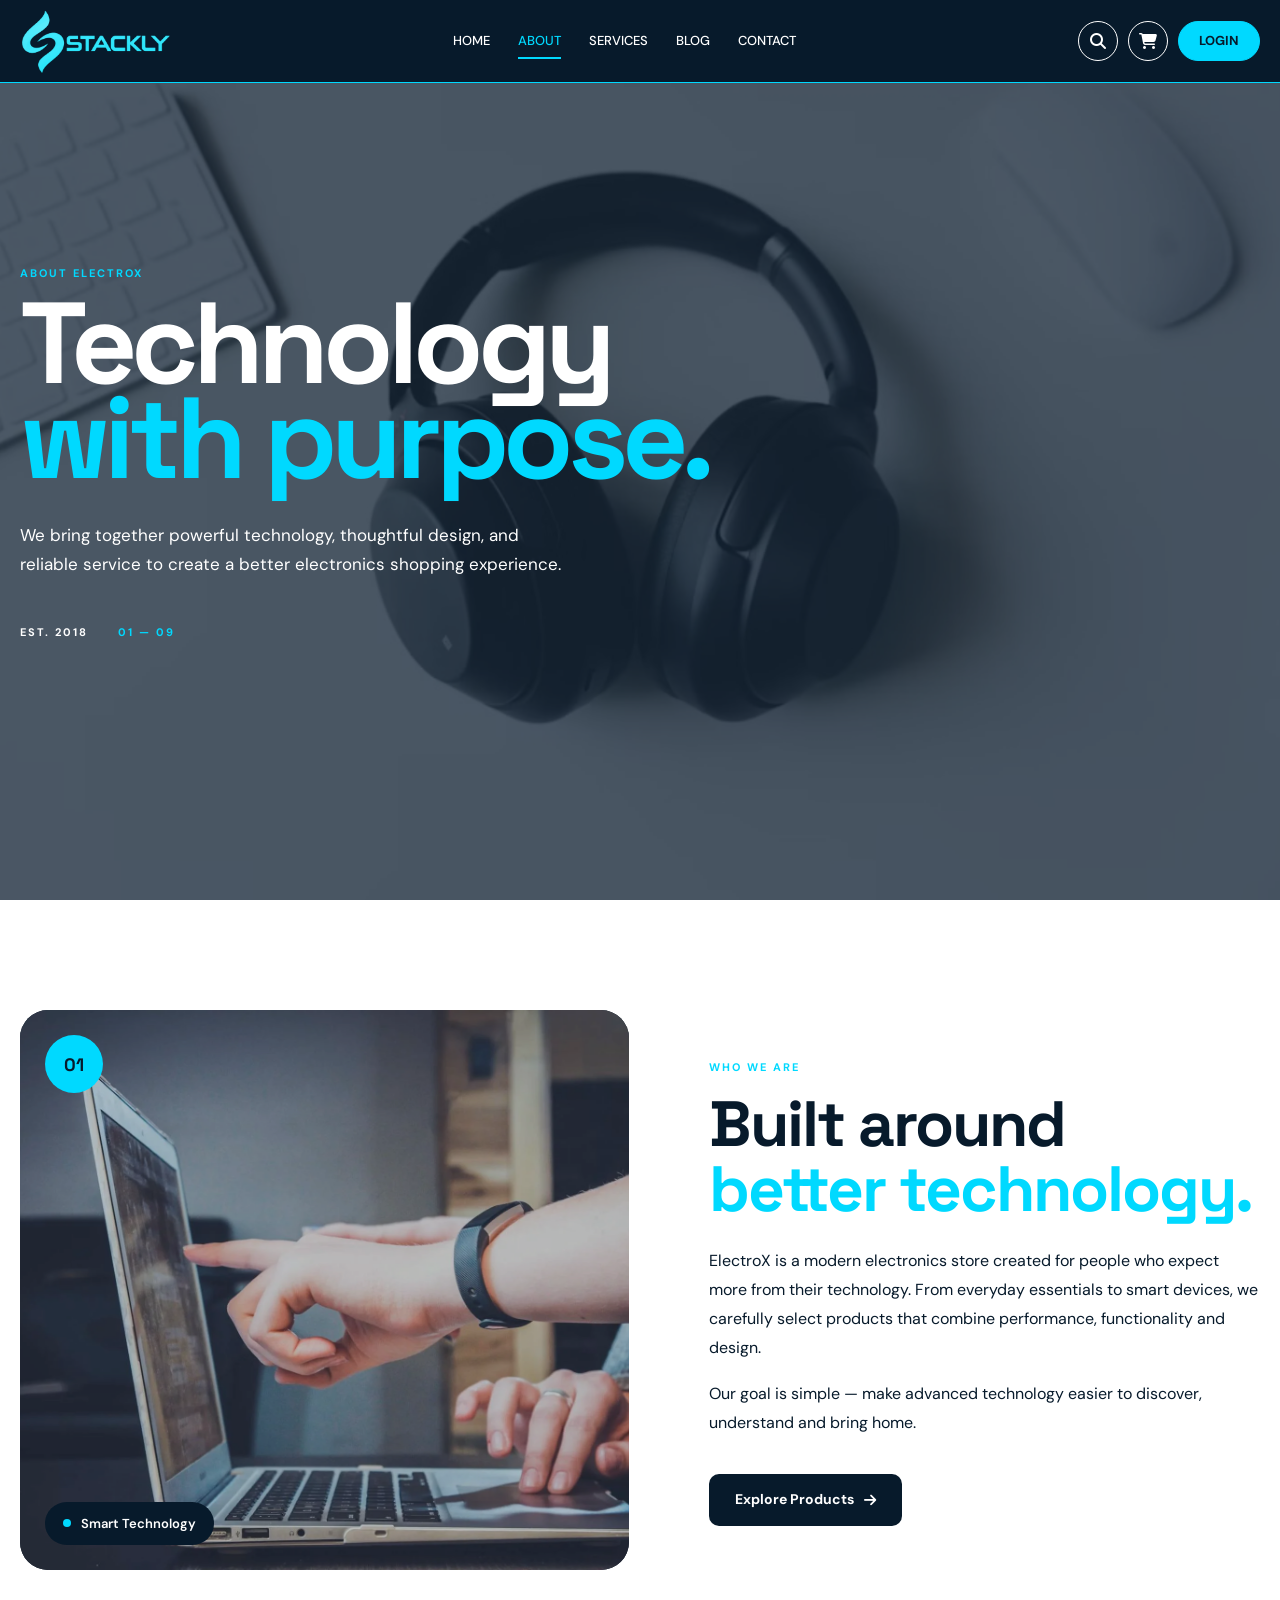
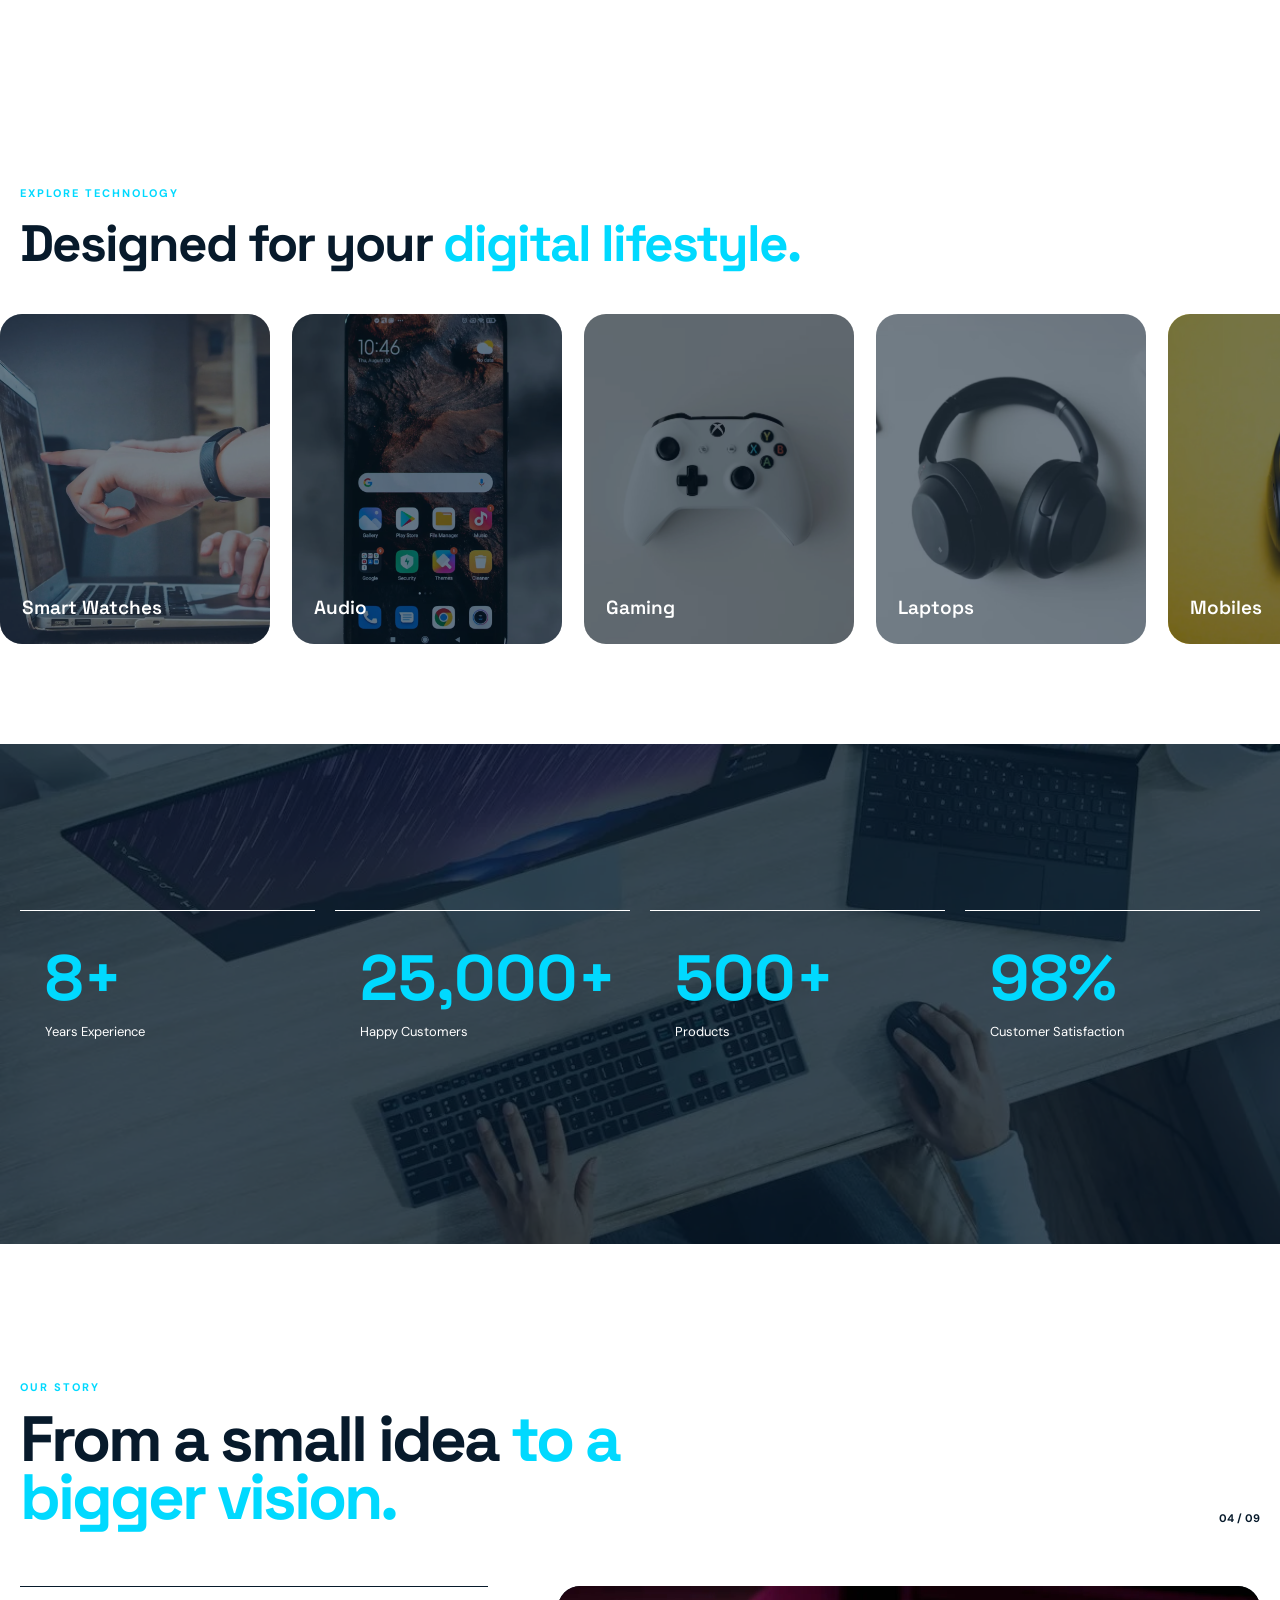
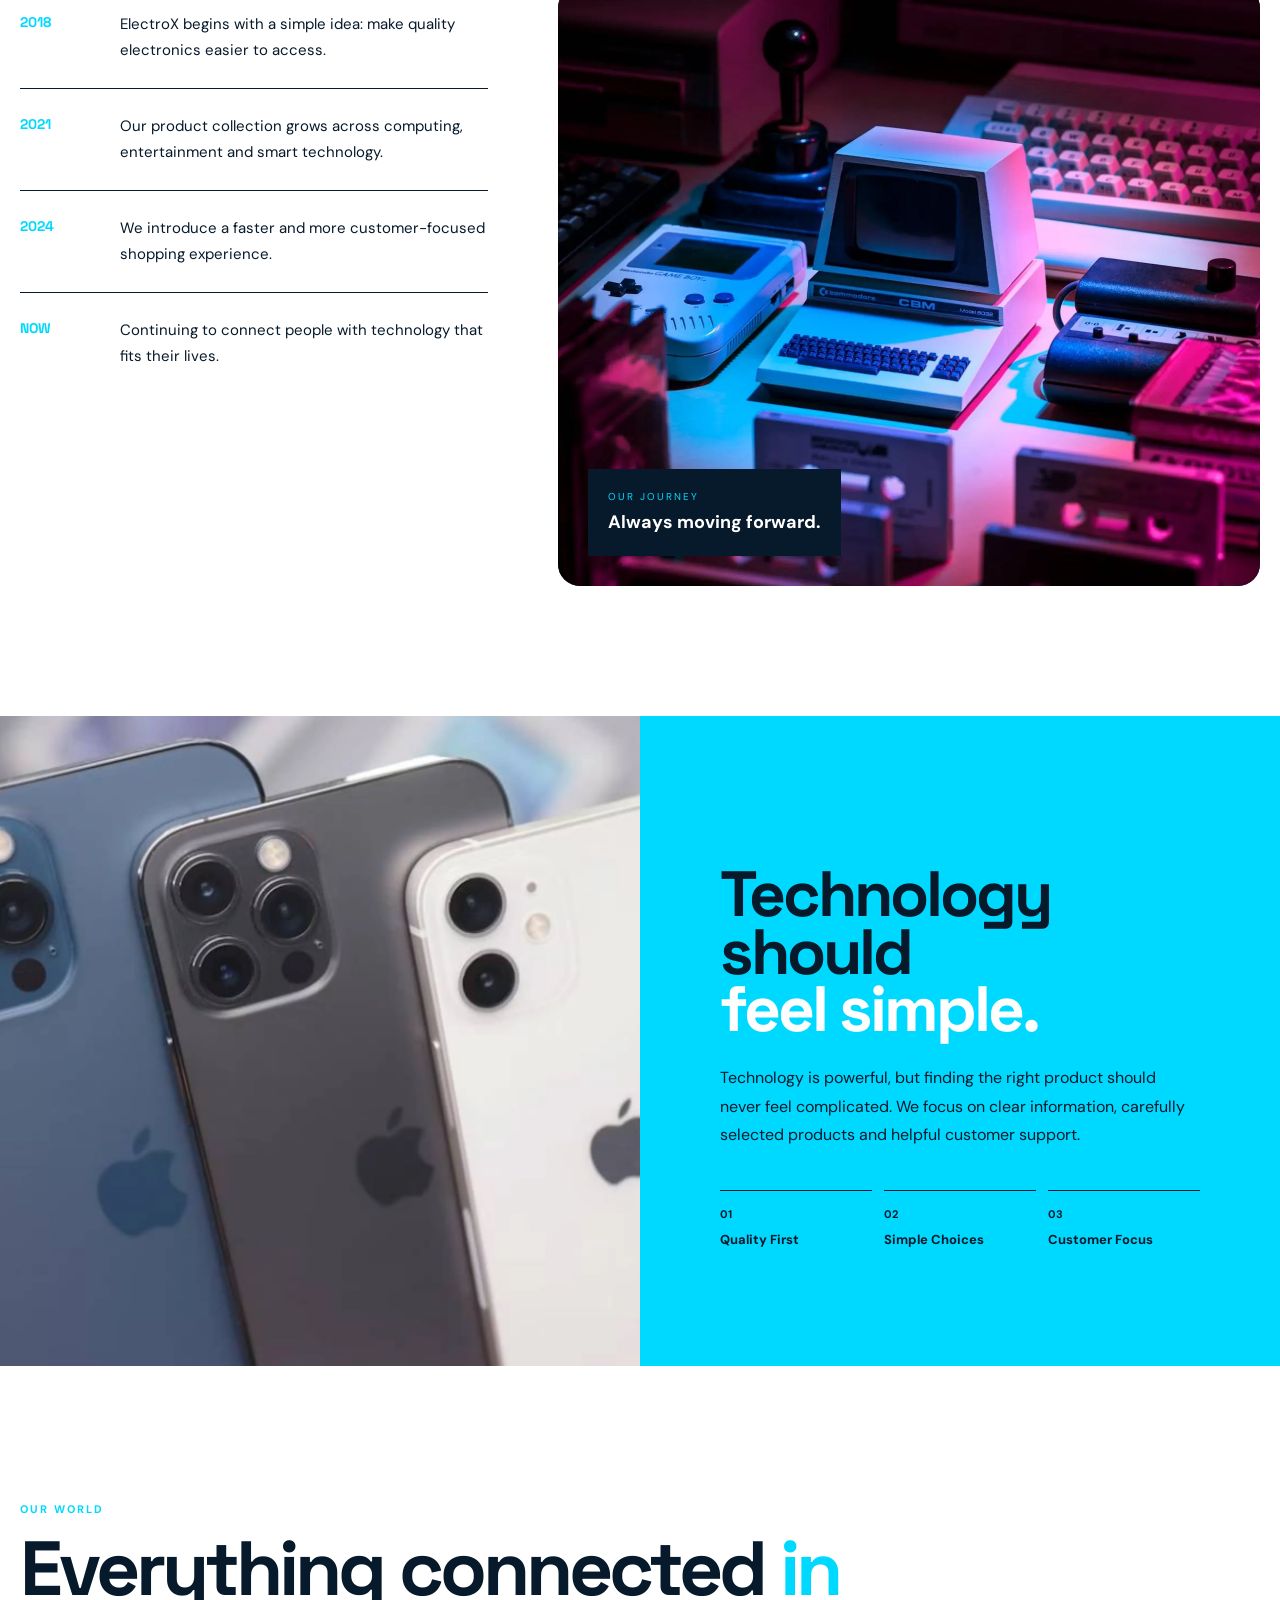
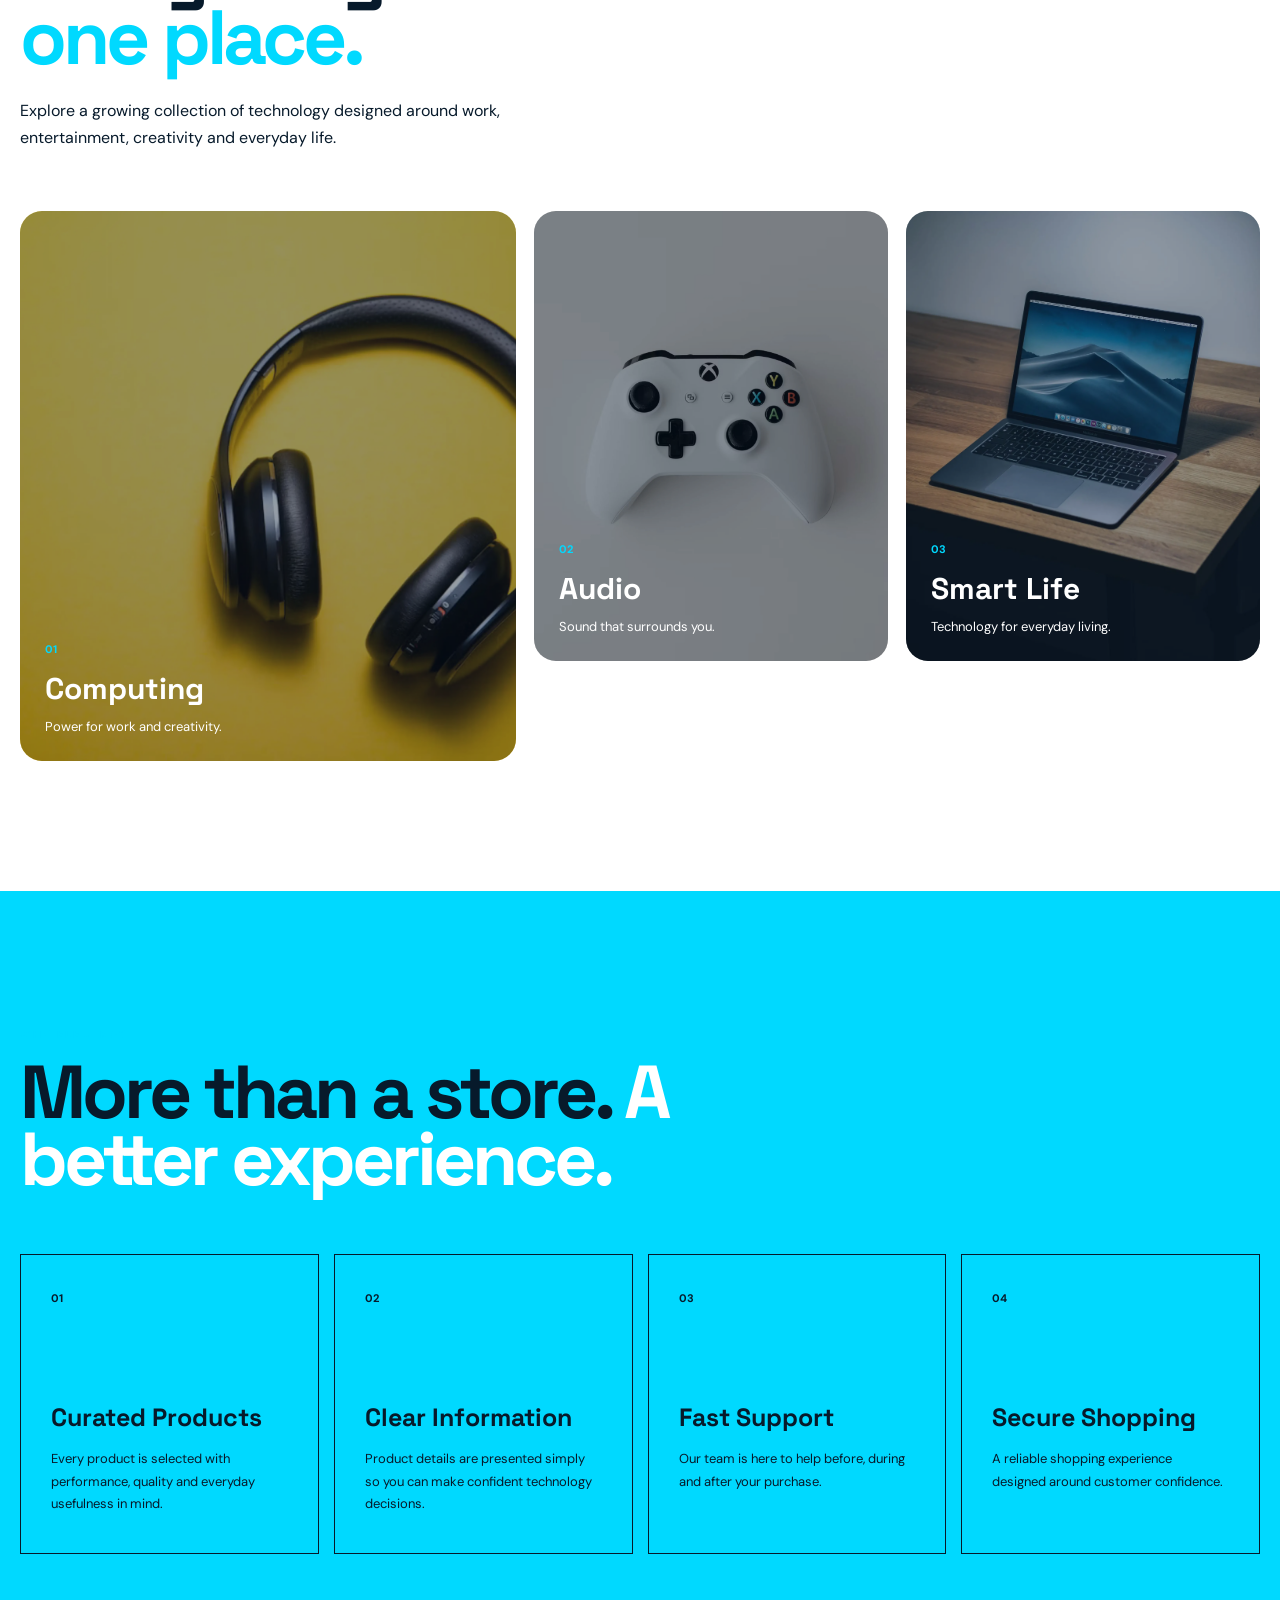
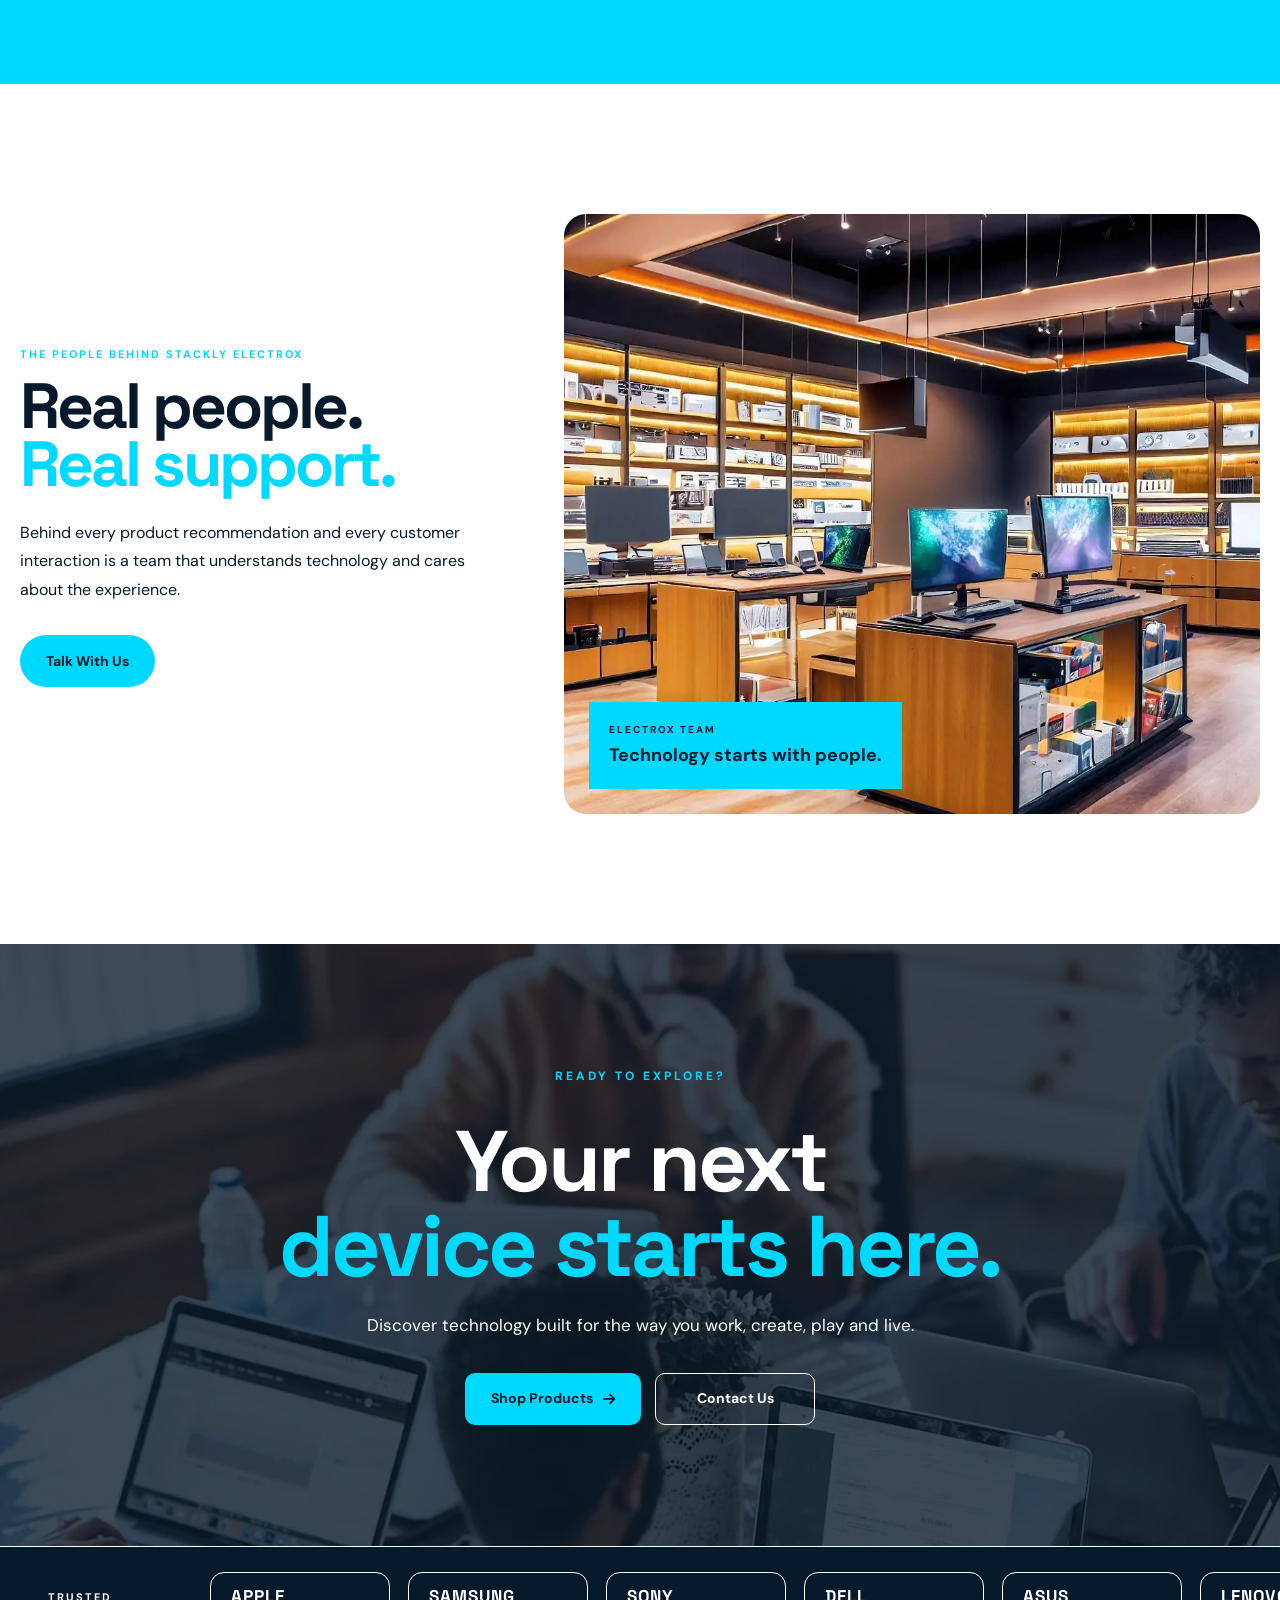
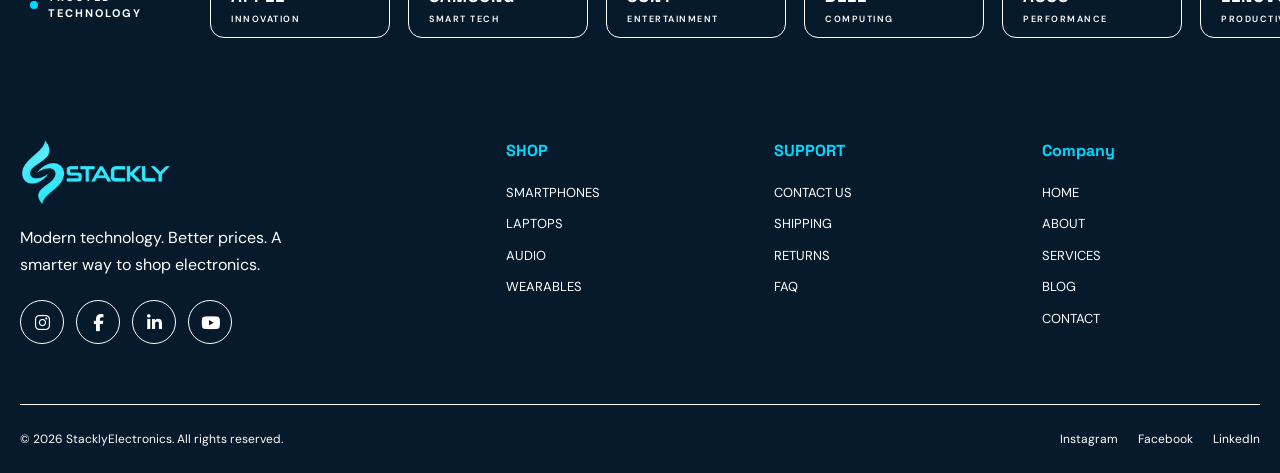
==== commit b03ad439: "Add files via upload" ====
--- a/about.html
+++ b/about.html
@@ -584,7 +584,7 @@
 
     <div class="team-content" data-aos="fade-right">
 
-        <span class="eyebrow">THE PEOPLE BEHIND ELECTROX</span>
+        <span class="eyebrow">THE PEOPLE BEHIND STACKLY ELECTROX</span>
 
         <h2>
             Real people.
@@ -606,7 +606,7 @@
     <div class="team-image" data-aos="fade-left">
 
         <img
-            src="assets/image23.webp"
+            src="assets/image46.webp"
             alt="Electronics store team">
 
         <div class="team-label">
--- a/css/about.css
+++ b/css/about.css
@@ -2202,7 +2202,7 @@
     }
 
     .header-actions .icon-btn:first-child {
-        display: none;
+        display: block;
     }
 
     .mobile-nav {
